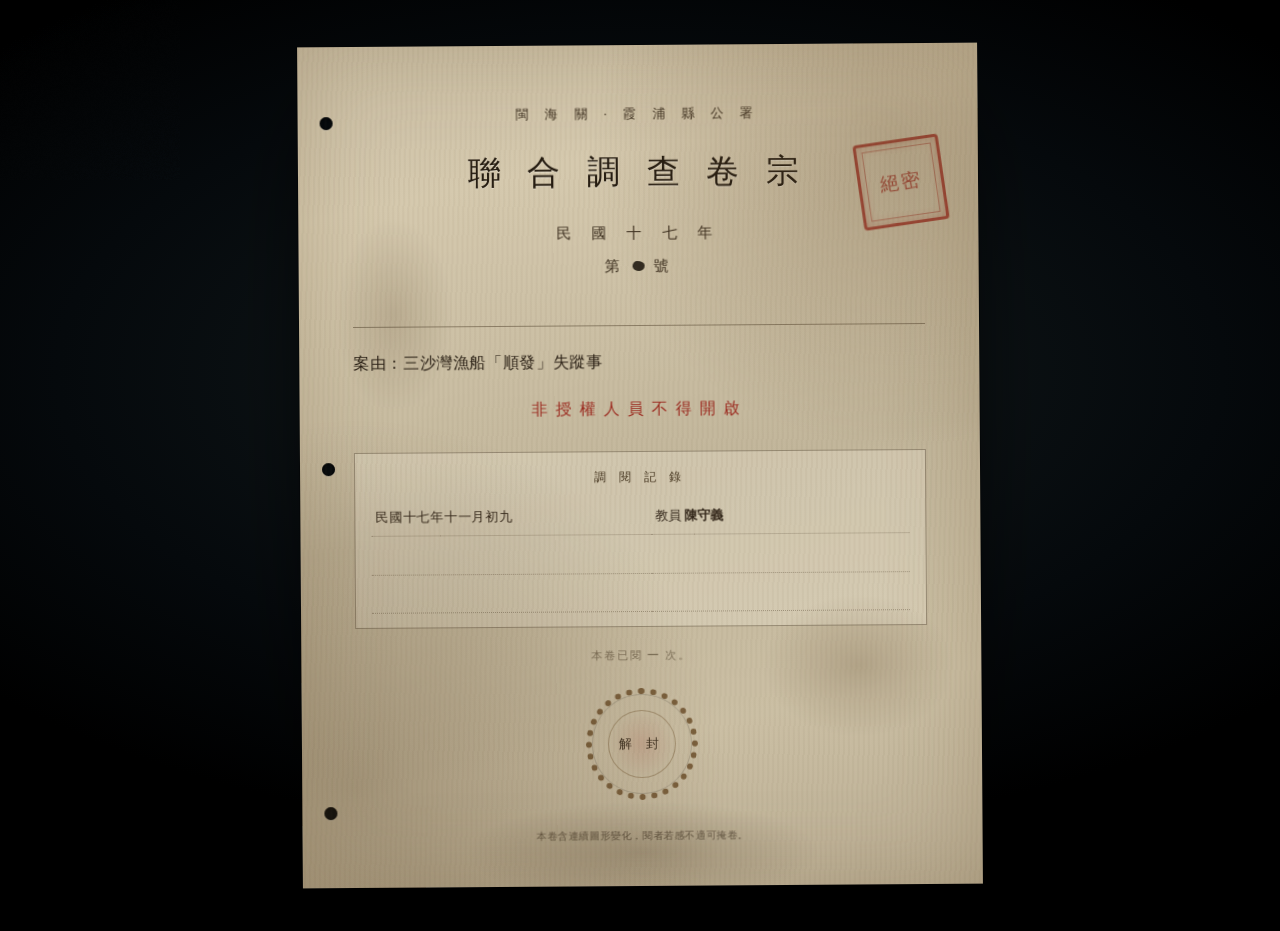
==== index.html @ 2cf104dc "feat: 尘封档案 — 1928 年福建渔船失踪调查卷宗（交互式）" ====
<!DOCTYPE html>
<html lang="zh-Hans">
<head>
<meta charset="UTF-8">
<meta name="viewport" content="width=device-width, initial-scale=1.0">
<title>閩海關 · 聯合調查卷宗 · 民國十七年</title>
<meta name="description" content="一份民国十七年的渔船失踪调查卷宗。非授权人员不得开启。">
<link rel="stylesheet" href="css/base.css">
<link rel="stylesheet" href="css/archive.css">
<link rel="stylesheet" href="css/corruption.css">
<link rel="stylesheet" href="css/eye.css">
</head>
<body class="stage-cover">

<!-- 光标即灯：全屏暗层，中心透光 -->
<div id="lamp" aria-hidden="true"></div>
<!-- 颗粒噪点 -->
<canvas id="grain" aria-hidden="true"></canvas>
<!-- 全局扫描/偏移层 -->
<div id="drift" aria-hidden="true"></div>

<!-- ============ 序幕：卷宗封面 ============ -->
<section id="cover" aria-label="卷宗封面">
  <div class="cover-sheet">
    <div class="cover-holes"><i></i><i></i></div>
    <div class="cover-head">
      <p class="cover-org">閩 海 關 · 霞 浦 縣 公 署</p>
      <h1 class="cover-title">聯 合 調 查 卷 宗</h1>
      <p class="cover-year">民 國 十 七 年</p>
      <p class="cover-no">第 <span class="blank">▉</span> 號</p>
    </div>

    <div class="cover-seal" aria-hidden="true">絕密</div>

    <div class="cover-body">
      <p class="cover-case">案由：三沙灣漁船「順發」失蹤事</p>
      <p class="cover-warn">非授權人員不得開啟</p>
    </div>

    <div class="cover-borrow">
      <p class="borrow-title">調 閱 記 錄</p>
      <table class="borrow-table">
        <tr><td>民國十七年十一月初九</td><td>教員 <b>陳守義</b></td></tr>
        <tr><td class="borrow-empty">　　　　　　　　　　</td><td class="borrow-empty">　　　　　　</td></tr>
        <tr><td class="borrow-empty">　　　　　　　　　　</td><td class="borrow-empty">　　　　　　</td></tr>
      </table>
    </div>

    <p class="cover-note">本卷已閱 <b id="readCount">一</b> 次。</p>

    <button id="untie" class="untie" type="button" aria-label="解开封绳，开启卷宗">
      <span class="cord"></span>
      <span class="untie-hint">解 封</span>
    </button>

    <p class="cover-a11y">本卷含連續圖形變化，閱者若感不適可掩卷。</p>
  </div>
</section>

<!-- ============ 主卷宗 ============ -->
<div id="archive" hidden>

  <nav id="index" aria-label="案卷目录">
    <p class="index-title">案 卷 目 錄</p>
    <ol>
      <li><a href="#ex01" data-no="01">立案文書</a></li>
      <li><a href="#ex02" data-no="02">現場照片</a></li>
      <li><a href="#ex03" data-no="03">村民筆錄</a></li>
      <li><a href="#ex04" data-no="04">漁船檔案</a></li>
      <li><a href="#ex05" data-no="05">生還者訊問</a></li>
      <li><a href="#ex06" data-no="06">回收物清單</a></li>
      <li><a href="#ex07" data-no="07">附錄 · 未歸檔</a></li>
    </ol>
    <p class="index-foot">閱畢請歸還</p>
  </nav>

  <main id="stack">

    <!-- ---------- 01 立案文書 ---------- -->
    <section class="exhibit" id="ex01" data-ex="1">
      <div class="sheet sheet-gov">
        <div class="form-head">
          <span class="form-org">閩海關稅務司公署</span>
          <span class="form-no">第 三七 號</span>
        </div>
        <h2 class="form-title">公　函</h2>
        <div class="form-body">
          <p>逕啟者：</p>
          <p>本年十月十四日，據本口緝私艇報稱，霞浦縣屬三沙灣外，有漁船一艘，名「順發」，船牌閩霞字第〇四七號，自十月十一日出港後，迄今未歸。</p>
          <p>查該船船主林阿水，年四十一歲，三沙澳人。船員五名：林阿火（船主之弟）、陳水來、王番薯、許乞食、鄭炎生。均係本澳漁戶。</p>
          <p>本關已飭沿海各汛口一體查訪。相應函請　貴公署查照，派員查勘，並取具該船船主族鄰保結，以備核銷。</p>
          <p class="form-sign">此致<br>霞浦縣公署</p>
          <p class="form-date">署理閩海關稅務司　<span class="blank">▉▉▉</span><br>民國十七年十月十四日</p>
        </div>

        <div class="stamp-wrap">
          <span class="stamp stamp-recv">霞浦縣公署<br>收文　十月初七</span>
        </div>

        <div class="form-enclosed">
          <p>附：剪報一紙（美利堅《詭麗幻譚》二月號，本關譯員節譯）</p>
          <blockquote class="clipping" lang="en">
            <p>…the cult still whispers a formula handed down from the elder time —</p>
            <p class="clipping-latin">Ph'nglui mglw'nafh Cthulhu R'lyeh wgah'nagl fhtagn.</p>
            <p class="clipping-cn">「在拉萊耶的宅邸裏，長眠的克蘇魯在夢中等待着。」</p>
            <p class="clipping-tail">本關譯員按：此語與本澳去年查獲木牌所刻，字字相同。</p>
          </blockquote>
        </div>

        <aside class="margin-note" data-note="1">
          收文日期早於發文日期七日。<br>——已核。
        </aside>
      </div>
    </section>

    <!-- ---------- 02 現場照片 ---------- -->
    <section class="exhibit" id="ex02" data-ex="2">
      <div class="sheet sheet-envelope">
        <h2 class="ex-title">證物 二 · 現場照片</h2>
        <div class="film-bag">
          <div class="film-tab">
            <p>三沙灣　順發船</p>
            <p class="film-tab-small">民國十七年十月　共 三 張</p>
          </div>
          <div class="film-slot empty"><span>第一張</span></div>
          <div class="film-slot empty"><span>第二張</span></div>
          <div class="film-slot missing"><span>第 <b>三</b> 張</span></div>
        </div>
        <ol class="photo-caption">
          <li>一、船首殘舵一段，長約四尺，木質，有嚙痕。</li>
          <li>二、網具一具，網目盡破，破口整齊。</li>
          <li>三、澳口灘上足印，自水際起，止於社廟階前。</li>
        </ol>
        <p class="photo-empty">以上照片三張，附袋移送。<br><b>袋中實存二張。</b></p>

        <button class="loupe" type="button" data-loupe="1" aria-label="細看底片袋">◎</button>
        <aside class="margin-note" data-note="2">
          第三張沖印日期：十月十六。<br>晚於案發兩日。
        </aside>
      </div>
    </section>

    <!-- ---------- 03 村民筆錄 ---------- -->
    <section class="exhibit" id="ex03" data-ex="3">
      <div class="sheet sheet-form">
        <h2 class="ex-title">證物 三 · 村民筆錄（節六份）</h2>

        <table class="depo">
          <tr><th>問</th><td>十月十一日，汝在何處？</td></tr>
          <tr><th>答</th><td>在澳裏補網。討海人不出海，就在補網。</td></tr>
          <tr><th>問</th><td>可見「順發」出港？</td></tr>
          <tr><th>答</th><td>看見。天未光就出去。<b>潮水正漲。</b>船上六個人。</td></tr>
        </table>

        <table class="depo">
          <tr><th>問</th><td>十月十一日，汝在何處？</td></tr>
          <tr><th>答</th><td>在澳裏補網。</td></tr>
          <tr><th>問</th><td>可見「順發」出港？</td></tr>
          <tr><th>答</th><td>看見。<b>潮水正退。</b>船上六個人。</td></tr>
        </table>

        <table class="depo depo-dialect">
          <tr><th>問</th><td>當日有無異樣？</td></tr>
          <tr><th>答</th><td><span class="dialect">「有看著好兄弟咧。」</span></td></tr>
          <tr><th>譯</th><td>稱：見有不應見之物。</td></tr>
        </table>

        <table class="depo">
          <tr><th>問</th><td>船可曾翻？</td></tr>
          <tr><th>答</th><td>（不答）</td></tr>
          <tr><th colspan="2" class="rec-note">記錄員註：被問人不肯答此字。</th></tr>
        </table>

        <table class="depo">
          <tr><th>問</th><td>船可曾翻？</td></tr>
          <tr><th>答</th><td>（不答）</td></tr>
          <tr><th colspan="2" class="rec-note">記錄員註：二次問，仍不答。</th></tr>
        </table>

        <table class="depo">
          <tr><th>問</th><td>汝等如何知船出事？</td></tr>
          <tr><th>答</th><td>第三日，海面浮起柴只一雙。</td></tr>
          <tr><th>問</th><td>何以知是「順發」之物？</td></tr>
          <tr><th>答</th><td>（久不作答）</td></tr>
          <tr><th colspan="2" class="rec-note">記錄員註：被問人自始至終不肯說出該字。</th></tr>
        </table>

        <aside class="margin-note" data-note="3">
          六份皆言「同一事」。<br>唯潮水一漲一退。<br>問：何者為真？
        </aside>
      </div>
    </section>

    <!-- ---------- 04 漁船檔案 ---------- -->
    <section class="exhibit" id="ex04" data-ex="4">
      <div class="sheet sheet-card">
        <h2 class="ex-title">證物 四 · 漁船檔案</h2>

        <div class="shipcard">
          <p class="shipcard-head">福建霞浦縣　漁船船牌存根</p>
          <dl class="shipcard-list">
            <dt>船　牌</dt><dd>閩霞字第〇四七號</dd>
            <dt>船　名</dt><dd class="ship-name">順　發</dd>
            <dt>船　式</dt><dd>十三股艚</dd>
            <dt>船　主</dt><dd>林阿水</dd>
            <dt>保　結</dt><dd>族鄰 林阿火、陳水來；澳甲 王番薯</dd>
            <dt>發　證</dt><dd>民國十五年三月初二</dd>
          </dl>
          <p class="shipcard-rule">帆面兩側，應用油墨大字書寫縣分、船戶姓名，自帆頂至帆腳，不得過五六字。</p>
          <p class="shipcard-hand">帆上所書：「霞浦　<u>順　興</u>」</p>
          <p class="shipcard-verdict">與船牌不符。</p>
        </div>

        <button class="loupe" type="button" data-loupe="2" aria-label="調閱船牌存根原件">◎</button>
        <aside class="margin-note" data-note="4">
          帆非原帆。<br>重寫於發證之後。<br>——何人所寫？
        </aside>
      </div>
    </section>

    <!-- ---------- 05 生還者訊問 ---------- -->
    <section class="exhibit" id="ex05" data-ex="5">
      <div class="sheet sheet-type">
        <h2 class="ex-title">證物 五 · 生還者訊問</h2>
        <p class="type-head">被訊問人：鄭炎生，年十九，三沙澳人。十月廿七日於東衝口外拾獲。</p>

        <h3>第一日 · 十月廿七</h3>
        <p class="typed">問：船在何處出事？<br>答：南邊。過了白犬。</p>
        <p class="typed">問：如何出事？<br>答：風。船底破了。</p>
        <p class="typed">問：其餘五人？<br>答：沉了。</p>
        <p class="typed">問：你如何不死？<br>答：抱着舵。</p>

        <h3>第二日 · 十月廿八</h3>
        <p class="typed">問：昨日所言，可再述一遍？<br>答：（照第一日所言，一字不差。）</p>
        <p class="typed">問：出事時，水深幾何？<br>答：摸不到底。</p>

        <h3>第三日 · 十月廿九</h3>
        <p class="typed">問：船在何處出事？<br>答：<b>不在海上。</b></p>
        <p class="typed">問：不在海上，在何處？<br>答：在下面。街上也有。<b>街上跟澳裏一樣。</b></p>
        <p class="typed">問：你見到何人？<br>答：見着他們五個。他們在走路。<b>他們沒有影子。</b></p>
        <p class="typed">問：何以此前不言？<br>答：<b>問的人不是你們。</b></p>

        <p class="thumb-mark">（被訊問人按：<span class="thumb">■■■■■</span>）</p>

        <button class="loupe" type="button" data-loupe="3" aria-label="翻至背面">◎</button>
        <aside class="margin-note" data-note="5">
          第一日、第三日，同一個人所供。<br>中間隔一日。<br>——那一日他見了誰？
        </aside>
      </div>
    </section>

    <!-- ---------- 06 回收物清單 ---------- -->
    <section class="exhibit" id="ex06" data-ex="6">
      <div class="sheet sheet-carbon">
        <h2 class="ex-title">證物 六 · 回收物清單</h2>
        <p class="carbon-head">三沙灣外海面撈獲物件　民國十七年十月廿五日　覆寫一份</p>
        <table class="carbon-table">
          <tr><td>〇一</td><td>舵板一段</td><td>四尺二寸</td><td>有嚙痕</td></tr>
          <tr><td>〇二</td><td>漁網一具</td><td>破</td><td>破口齊整</td></tr>
          <tr><td>〇三</td><td>木牌一枚</td><td>三寸</td><td>刻字</td></tr>
          <tr><td>〇四</td><td>瓷碗半隻</td><td>—</td><td>碗底有字</td></tr>
          <tr><td>〇五</td><td>草席一張</td><td>濕</td><td>捲起，內空</td></tr>
          <tr><td>〇六</td><td>紙船一艘</td><td>二尺</td><td><b>未燒完</b></td></tr>
          <tr class="carbon-gap"><td>〇七</td><td colspan="3">（此欄空白）</td></tr>
          <tr><td>〇八</td><td>布鞋一雙</td><td>男式</td><td>鞋底無泥</td></tr>
          <tr><td>〇九</td><td>油紙一束</td><td>—</td><td>潮，字盡失</td></tr>
        </table>
        <p class="carbon-foot">以上共 <b>十</b> 件。<br>本清單係覆寫件，原件存關。</p>
        <aside class="margin-note" data-note="6">
          十件。<br>編號至〇九。<br>〇七從未存在。
        </aside>
      </div>
    </section>

    <!-- ---------- 空白頁 ---------- -->
    <section class="exhibit" id="exBlank" data-ex="0" aria-hidden="true">
      <div class="sheet sheet-blank"><span class="page-no">— 一 〇 —</span></div>
    </section>

    <!-- ---------- 07 附錄 · 未歸檔 ---------- -->
    <section class="exhibit" id="ex07" data-ex="7">
      <div class="sheet sheet-notebook">
        <h2 class="ex-title">附錄 · 未 歸 檔</h2>
        <p class="nb-head">（非公文紙。另夾卷中。字為鋼筆。）</p>

        <div class="nb-body">
          <p>十月初十日。受縣署命，抄錄本案卷宗。教員本不熟公事，字寫得難看，科員罵了我兩回。</p>
          <p>十一月十二日。今日抄到第四份。船名在船牌上是「順發」，在帆上是「順興」。科員說我抄錯。我看了三遍，不是我抄錯。</p>
          <p class="nb-key">十一月十三日。我核了七次。不是我看錯。</p>
          <p>十一月十四日。第六份清單抄到一半，我發現中間少一個號。我不敢問。</p>
          <p>十一月十五日。我今天從頭再看了一遍。第四頁船名，是「順發」。<br>我記得昨天是「順興」。</p>
          <p>十一月十六日。<span class="nb-slow">我又看了。這一次，兩個字都不是。</span></p>
          <p class="nb-broken">十一月十七日。<span class="nb-corrupt">卷宗在夜裡自己翻了一頁。我沒有開窗。桌上有水。</span></p>
          <p class="nb-broken2">十一月十八日。<span class="nb-corrupt2">這卷不是給人看的。科員今天沒來。沒有人來。我在抄一份沒有人會讀的東西。</span></p>
          <p class="nb-final">十一月十九日。你要讀到這裡了。</p>
          <p class="nb-final">我寫在上面那一句，你知道是什麼意思。</p>
          <p class="nb-stop">別抬頭。</p>
        </div>

        <p class="nb-mark">（此下十六行空白。第十九行有一墨點，餘皆空。）</p>
      </div>
    </section>

  </main>
</div>

<!-- ============ 眼睛 ============ -->
<div id="eye-layer" hidden aria-label="它">
  <canvas id="eye"></canvas>
  <div id="eye-readout" aria-live="polite">
    <p class="ro-line"><span class="ro-k">開卷時刻</span><span class="ro-v" id="roTime">—</span></p>
    <p class="ro-line"><span class="ro-k">持　械</span><span class="ro-v" id="roOS">—</span></p>
    <p class="ro-line"><span class="ro-k">窗　幅</span><span class="ro-v" id="roSize">—</span></p>
    <p class="ro-line"><span class="ro-k">所　在</span><span class="ro-v" id="roTZ">—</span></p>
    <p class="ro-line ro-odd"><span class="ro-k">前一位閱者</span><span class="ro-v" id="roPrev">仍在室內</span></p>
    <div class="ro-say">
      <p>本頁應載事項，已閱畢。</p>
      <p>現將閱卷人告知於下：</p>
      <p class="ro-final" id="roFinal"></p>
    </div>
  </div>
</div>

<!-- ============ 輪迴 ============ -->
<section id="endcard" hidden>
  <div class="end-inner">
    <p class="end-doc">民國十七年十一月十四日</p>
    <p class="end-body">
      本卷複核人閱畢後失蹤。桌面留有未閱完之卷宗，<br>
      翻至第 <b id="endPage">—</b> 頁，燈未熄，窗未開。<br>
      其筆跡與附錄所載相符。
    </p>
    <p class="end-body end-fill">
      本卷現由 <b id="endName" class="type-cursor">　</b> 接手複核。
    </p>
    <p class="end-dialect">阮看著汝矣。</p>
  </div>
</section>

<!-- ============ 結尾歸檔 ============ -->
<section id="filed" hidden>
  <div class="filed-inner">
    <p>本卷已歸還。</p>
    <p class="filed-no">編號 <span class="blank">▉▉▉</span></p>
    <button id="again" class="again" type="button">再次調閱</button>
  </div>
</section>

<div id="hud" aria-hidden="true">
  <span id="hudDepth">第一卷</span>
</div>

<div id="blink" aria-hidden="true"></div>

<script src="js/content.js"></script>
<script src="js/audio.js"></script>
<script src="js/corruption.js"></script>
<script src="js/glitch.js"></script>
<script src="js/reveal.js"></script>
<script src="js/eye.js"></script>
<script src="js/endgame.js"></script>
<script src="js/main.js"></script>
</body>
</html>
---- css/base.css ----
/* ============================================================
   base.css — 基础／灯／噪点／序幕封面
   ============================================================ */

:root{
  --ink:#14100c;
  --ink-soft:#3a322a;
  --paper:#e7dfcd;
  --paper-2:#ddd3bd;
  --paper-3:#cfc3a8;
  --seal:#9d2b20;
  --seal-deep:#6d1a13;
  --sea:#0b1414;
  --bruise:#2d1b3d;
  --void:#05090c;

  --f-gov:"FangSong","STFangsong","仿宋","FangSong_GB2312","SimSun",serif;
  --f-song:"SimSun","Songti SC","STSong","Songti TC",serif;
  --f-kai:"KaiTi","STKaiti","楷体","KaiTi_GB2312","Kaiti SC",serif;
  --f-type:"Courier New",Courier,"Nimbus Mono PS",monospace;

  /* 退化总控 0→1 */
  --corruption:0;
  --damp:1;          /* 灯亮度 */
  --lamp-r:320px;
  --mx:50%;
  --my:50%;
}

*{box-sizing:border-box;}

html{
  scroll-behavior:smooth;
  background:var(--void);
}

body{
  margin:0;
  min-height:100%;
  background:var(--void);
  color:var(--ink);
  font-family:var(--f-gov);
  font-size:17px;
  line-height:1.95;
  -webkit-font-smoothing:antialiased;
  text-rendering:optimizeLegibility;
  overflow-x:hidden;
}

body.locked{overflow:hidden;}

a{color:inherit;}
button{font-family:inherit;cursor:pointer;}

/* ---------------- 光标即灯 ---------------- */
#lamp{
  position:fixed;
  inset:0;
  z-index:60;
  pointer-events:none;
  opacity:var(--damp);
  transition:opacity .8s ease;
  background:radial-gradient(
      circle var(--lamp-r) at var(--mx) var(--my),
      rgba(2,4,6,0) 0%,
      rgba(2,4,6,0) 42%,
      rgba(2,4,6,.42) 68%,
      rgba(2,4,6,.80) 88%,
      rgba(2,4,6,.90) 100%);
}
body.lamp-off #lamp{display:none;}

/* ---------------- 颗粒 ---------------- */
#grain{
  position:fixed;
  inset:0;
  z-index:70;
  pointer-events:none;
  opacity:.16;
  mix-blend-mode:overlay;
  image-rendering:pixelated;
}
body.grain-off #grain{display:none;}

/* ---------------- 漂移层 ---------------- */
#drift{
  position:fixed;
  inset:0;
  z-index:65;
  pointer-events:none;
  opacity:0;
  background:
    repeating-linear-gradient(0deg, rgba(0,0,0,.18) 0 1px, transparent 1px 3px);
  mix-blend-mode:multiply;
  transition:opacity .35s;
}
#drift.on{opacity:calc(.06 + var(--corruption) * .10);}

/* ============================================================
   序幕 · 卷宗封面
   ============================================================ */
#cover{
  position:relative;
  min-height:100vh;
  display:grid;
  place-items:center;
  padding:5vh 4vw;
  background:
    radial-gradient(ellipse 70% 50% at 50% 40%, #121a1c 0%, #05090c 65%, #000 100%);
}

.cover-sheet{
  position:relative;
  width:min(680px,92vw);
  padding:56px 54px 40px;
  background:
    linear-gradient(168deg,#c9bda3 0%,#d5c9ae 18%,#c2b69b 52%,#cbbfa4 78%,#b9ac92 100%);
  box-shadow:
    0 0 0 1px rgba(0,0,0,.35),
    0 40px 90px -20px rgba(0,0,0,.9),
    inset 0 0 90px rgba(120,96,60,.25);
  color:#2a2015;
  transform:rotate(-.4deg);
  transition:transform 1.2s cubic-bezier(.2,.8,.2,1), filter .8s;
}

/* 装订孔 */
.cover-holes{
  position:absolute;left:22px;top:0;bottom:0;
  display:flex;flex-direction:column;justify-content:space-around;
  padding:16% 0;
}
.cover-holes i{
  display:block;width:13px;height:13px;border-radius:50%;
  background:#05090c;
  box-shadow:inset 0 1px 3px rgba(0,0,0,.9), 0 1px 0 rgba(255,255,255,.15);
}

.cover-sheet::after{
  content:"";
  position:absolute;inset:0;
  pointer-events:none;
  background:
    radial-gradient(circle at 88% 12%, rgba(90,64,30,.28), transparent 32%),
    radial-gradient(circle at 8% 88%, rgba(70,48,20,.30), transparent 38%),
    repeating-linear-gradient(92deg, rgba(90,70,40,.045) 0 2px, transparent 2px 5px);
}

.cover-head{text-align:center;position:relative;padding-bottom:18px;}
.cover-org{
  margin:0 0 14px;font-size:13px;letter-spacing:.5em;
  font-family:var(--f-song);color:#3d3020;
}
.cover-title{
  margin:0;font-size:33px;font-weight:400;letter-spacing:.28em;
  font-family:var(--f-song);color:#241b10;
  text-shadow:0 1px 0 rgba(255,255,255,.35);
}
.cover-year{
  margin:14px 0 4px;font-size:15px;letter-spacing:.55em;
  font-family:var(--f-song);color:#3d3020;
}
.cover-no{margin:0;font-size:15px;letter-spacing:.3em;color:#3d3020;}

.cover-seal{
  position:absolute;right:34px;top:96px;
  width:86px;height:86px;
  display:grid;place-items:center;
  font-size:19px;letter-spacing:.12em;font-family:var(--f-song);
  color:var(--seal);
  border:3px solid var(--seal);
  border-radius:4px;
  transform:rotate(-8deg);
  opacity:.82;
  box-shadow:inset 0 0 12px rgba(157,43,32,.35);
  filter:blur(.3px);
}
.cover-seal::before{
  content:"";position:absolute;inset:5px;border:1px solid var(--seal);opacity:.55;
}

.cover-body{
  margin:26px 0 0;padding-top:20px;
  border-top:1px solid rgba(60,45,25,.45);
}
.cover-case{margin:0 0 16px;font-size:16px;letter-spacing:.04em;}
.cover-warn{
  margin:0;text-align:center;font-size:16px;letter-spacing:.5em;
  color:var(--seal);font-family:var(--f-song);
}

/* 调阅记录 */
.cover-borrow{
  margin-top:26px;padding:14px 16px;
  border:1px solid rgba(60,45,25,.4);
  background:rgba(255,250,238,.22);
}
.borrow-title{
  margin:0 0 8px;font-size:12px;letter-spacing:.42em;text-align:center;color:#4a3a24;
}
.borrow-table{width:100%;border-collapse:collapse;font-size:13px;font-family:var(--f-kai);}
.borrow-table td{
  padding:6px 4px;border-bottom:1px dotted rgba(60,45,25,.35);
  color:#33271a;
}
.borrow-table td:first-child{width:52%;letter-spacing:.06em;}
.borrow-empty{color:transparent;}

.cover-note{
  margin:18px 0 0;text-align:center;font-size:11px;letter-spacing:.18em;
  color:rgba(60,45,25,.55);
}

/* 解封 */
.untie{
  position:relative;
  display:block;margin:22px auto 0;
  width:112px;height:112px;
  border:0;background:none;
  color:#3d3020;
}
.untie .cord{
  position:absolute;inset:0;
  border-radius:50%;
  border:6px dotted rgba(110,80,44,.85);
  box-shadow:0 0 0 1px rgba(0,0,0,.15) inset;
  transition:transform .5s, opacity .5s;
}
.untie .cord::after{
  content:"";position:absolute;inset:16px;border-radius:50%;
  border:1px solid rgba(110,80,44,.4);
  background:radial-gradient(circle,rgba(157,43,32,.14),transparent 70%);
}
.untie-hint{
  position:relative;font-size:13px;letter-spacing:.42em;
  font-family:var(--f-song);
  transition:opacity .3s;
}
.untie:hover .cord{transform:rotate(6deg) scale(1.04);}
.untie:focus-visible{outline:2px dashed var(--seal);outline-offset:6px;}

.cover-a11y{
  margin:26px 0 0;text-align:center;font-size:10px;letter-spacing:.06em;
  color:rgba(48,36,20,.62);
}
.cover-a11y kbd{
  font-family:var(--f-type);font-size:10px;
  padding:1px 4px;border:1px solid rgba(60,45,25,.5);border-radius:2px;
}

/* 封面退场 */
body.stage-open #cover{
  transform:scale(1.04);
  filter:blur(6px) brightness(.55);
  pointer-events:none;
}

/* ============================================================
   HUD
   ============================================================ */
#hud{
  position:fixed;right:18px;bottom:16px;z-index:80;
  font-size:11px;letter-spacing:.3em;
  color:rgba(160,150,130,.45);
  font-family:var(--f-song);
  pointer-events:none;
  transition:opacity .6s;
}

/* ============================================================
   静阅／降级
   ============================================================ */
@media (prefers-reduced-motion: reduce){
  #grain,#drift{display:none !important;}
  #lamp{display:none !important;}
  *{animation-duration:.01ms !important;animation-iteration-count:1 !important;transition-duration:.01ms !important;}
  html{scroll-behavior:auto;}
}
body.quiet #grain,
body.quiet #drift,
body.quiet #lamp{display:none !important;}

/* 移动端：无光标灯，直接给光 */
@media (max-width:820px), (hover:none){
  #lamp{display:none;}
  #grain{opacity:.10;}
}

/* hidden 必须压过任何 display 声明 */
[hidden]{display:none !important;}

/* ============================================================
   灯参数修正（覆盖上方默认值）
   ============================================================ */
:root{--lamp-r:520px;}

#lamp{
  background:radial-gradient(
      circle var(--lamp-r) at var(--mx) var(--my),
      rgba(2,4,6,0) 0%,
      rgba(2,4,6,0) 40%,
      rgba(2,4,6,.26) 62%,
      rgba(2,4,6,.54) 82%,
      rgba(2,4,6,.74) 100%);
}

/* 封面／归档阶段不加灯：第一印象要完整 */
body.stage-cover #lamp,
body.stage-filed #lamp{display:none !important;}
body.stage-cover #hud{opacity:0;}

/* ▉ 等块字符在仿宋里可能缺字，用涂黑的墨块代替（编号被抹掉的痕迹） */
.blank{
  display:inline-block;
  min-width:.86em;
  height:.66em;
  background:rgba(26,20,14,.88);
  text-indent:-9999px;
  overflow:hidden;
  vertical-align:-.02em;
  border-radius:38% 62% 44% 56% / 52% 46% 54% 48%;
  filter:blur(.35px);
  letter-spacing:0;
}
.clipping .blank{background:rgba(26,20,14,.78);}

/* 封面装订：三个孔（民国线装更近真实） */
.cover-holes::before{
  content:"";
  display:block;
  width:13px;height:13px;border-radius:50%;
  background:#05090c;
  box-shadow:inset 0 1px 3px rgba(0,0,0,.9), 0 1px 0 rgba(255,255,255,.15);
  margin:16% auto;
}
.cover-holes{
  justify-content:space-between;
  padding:10% 0;
}

/* 封面污渍与磨损 */
.cover-sheet::before{
  content:"";
  position:absolute;
  inset:0;
  pointer-events:none;
  background:
    radial-gradient(ellipse 20% 12% at 82% 74%, rgba(104,78,42,.20), transparent 70%),
    radial-gradient(ellipse 12% 16% at 14% 32%, rgba(96,72,40,.16), transparent 72%),
    radial-gradient(ellipse 34% 8% at 50% 96%, rgba(78,58,30,.22), transparent 76%);
  mix-blend-mode:multiply;
}
---- css/archive.css ----
/* ============================================================
   archive.css — 卷宗区／目录／七份证物版式
   ============================================================ */

body.stage-read{background:#070b0e;}

#archive{
  display:grid;
  grid-template-columns:196px minmax(0,760px);
  gap:40px;
  justify-content:center;
  padding:9vh 5vw 20vh;
  max-width:1240px;
  margin:0 auto;
}

/* ---------------- 左侧目录 ---------------- */
#index{
  position:sticky;
  top:12vh;
  align-self:start;
  height:max-content;
  font-family:var(--f-song);
  border-left:1px solid rgba(150,135,110,.16);
  padding-left:20px;
}
.index-title{
  margin:0 0 20px;font-size:11px;letter-spacing:.42em;
  color:rgba(170,158,136,.5);
}
#index ol{list-style:none;margin:0;padding:0;}
#index li{margin-bottom:2px;}
#index a{
  display:block;padding:7px 0 7px 2px;
  font-size:13px;letter-spacing:.14em;
  color:rgba(158,146,124,.42);
  text-decoration:none;
  border-bottom:1px solid transparent;
  transition:color .5s, padding-left .5s, border-color .5s;
}
#index a::before{
  content:attr(data-no);
  display:inline-block;width:2.2em;
  font-family:var(--f-type);font-size:11px;
  color:rgba(150,138,116,.32);
}
#index a:hover{color:rgba(216,206,184,.85);}
#index a.active{
  color:#d9cfba;
  padding-left:8px;
  border-bottom-color:rgba(157,43,32,.55);
}
#index a.active::before{color:var(--seal);}
#index a.gone{
  color:rgba(120,110,96,.24);
  text-decoration:line-through;
}
.index-foot{
  margin:26px 0 0;font-size:10px;letter-spacing:.3em;
  color:rgba(140,128,108,.28);
}

/* ---------------- 纸页栈 ---------------- */
#stack{display:flex;flex-direction:column;gap:11vh;}

.exhibit{position:relative;}

.sheet{
  position:relative;
  padding:52px 58px 46px;
  color:#241d14;
  background:var(--paper);
  background-image:
    radial-gradient(circle at 12% 8%, rgba(120,96,60,.10), transparent 42%),
    radial-gradient(circle at 88% 92%, rgba(110,86,50,.12), transparent 44%),
    repeating-linear-gradient(89deg, rgba(120,100,70,.028) 0 1px, transparent 1px 4px);
  box-shadow:
    0 1px 0 rgba(255,255,255,.28) inset,
    0 30px 60px -30px rgba(0,0,0,.85),
    0 0 0 1px rgba(0,0,0,.30);
}

/* 折痕 */
.sheet::before{
  content:"";position:absolute;left:0;right:0;top:52%;height:1px;
  background:linear-gradient(90deg,transparent,rgba(90,70,42,.24) 12%,rgba(90,70,42,.24) 88%,transparent);
}

/* 页码 */
.sheet::after{
  content:attr(data-page);
  position:absolute;right:34px;bottom:18px;
  font-family:var(--f-type);font-size:11px;
  color:rgba(70,56,36,.45);letter-spacing:.14em;
}

/* ---------------- 通用标题 ---------------- */
.ex-title{
  margin:0 0 30px;
  font-family:var(--f-song);
  font-size:15px;font-weight:400;letter-spacing:.34em;
  color:#4a3a24;
  padding-bottom:12px;
  border-bottom:1px solid rgba(74,58,36,.34);
}

/* ---------------- 01 公函 ---------------- */
.sheet-gov{
  background-color:#e9e2d1;
  background-image:
    repeating-linear-gradient(90deg, rgba(157,43,32,.055) 0 1px, transparent 1px 44px),
    radial-gradient(circle at 50% 0%, rgba(120,96,60,.08), transparent 55%);
  font-family:var(--f-song);
}
.form-head{
  display:flex;justify-content:space-between;align-items:baseline;
  font-size:14px;letter-spacing:.24em;color:#4a3a24;
  padding-bottom:10px;border-bottom:3px double rgba(157,43,32,.55);
}
.form-no{font-family:var(--f-type);font-size:13px;letter-spacing:.1em;}
.form-title{
  margin:26px 0 30px;text-align:center;
  font-size:26px;font-weight:400;letter-spacing:.6em;
  color:#1e1710;
}
.form-body p{margin:0 0 1.05em;line-height:2.25;text-indent:2em;font-size:17px;}
.form-body p.form-sign{text-indent:0;margin-top:2em;}
.form-date{text-indent:0;text-align:right;line-height:2;margin-top:1em;}
.blank{color:rgba(157,43,32,.85);letter-spacing:.1em;}

.stamp-wrap{position:absolute;right:72px;top:180px;}
.stamp{
  display:block;text-align:center;
  width:96px;height:96px;
  display:grid;place-items:center;
  font-size:12px;line-height:1.5;letter-spacing:.08em;
  color:var(--seal);
  border:2.5px solid var(--seal);
  border-radius:50%;
  transform:rotate(-11deg);
  opacity:.6;
  filter:blur(.35px);
}

.form-enclosed{
  margin-top:34px;padding-top:18px;
  border-top:1px dashed rgba(74,58,36,.4);
  font-size:14px;
}
.form-enclosed > p{margin:0 0 14px;color:#5a4830;letter-spacing:.06em;}
.clipping{
  margin:0;padding:14px 18px;
  border-left:2px solid rgba(74,58,36,.5);
  background:rgba(200,186,158,.34);
  font-family:var(--f-type);font-size:13px;line-height:1.85;
  color:#3a2e1e;
}
.clipping p{margin:0 0 8px;}
.clipping-latin{letter-spacing:.02em;font-style:italic;}
.clipping-cn{font-family:var(--f-gov);font-size:14px;}
.clipping-tail{font-family:var(--f-gov);font-size:13px;color:#6a5238;}

/* ---------------- 02 底片袋 ---------------- */
.sheet-envelope{
  background-color:#cfc2a6;
  background-image:
    repeating-linear-gradient(45deg, rgba(120,100,60,.03) 0 3px, transparent 3px 7px);
}
.film-bag{
  display:grid;grid-template-columns:repeat(3,1fr);gap:16px;
  padding:22px;margin-bottom:26px;
  background:linear-gradient(160deg,#b9a884,#a9987a);
  box-shadow:inset 0 0 0 1px rgba(60,45,25,.35), inset 0 0 40px rgba(70,52,28,.35);
  position:relative;
}
.film-tab{
  grid-column:1/-1;
  padding:8px 10px;margin-bottom:4px;
  background:rgba(240,232,212,.55);
  box-shadow:0 1px 0 rgba(255,255,255,.4) inset;
}
.film-tab p{margin:0;font-family:var(--f-kai);font-size:13px;color:#2e2416;letter-spacing:.08em;}
.film-tab-small{font-size:11px !important;color:#5a4830 !important;margin-top:3px !important;}
.film-slot{
  aspect-ratio:4/5;
  display:grid;place-items:center;
  background:rgba(40,30,18,.42);
  box-shadow:inset 0 0 0 1px rgba(30,22,12,.45), inset 0 0 26px rgba(0,0,0,.6);
  font-size:12px;letter-spacing:.14em;
  font-family:var(--f-kai);
}
.film-slot span{color:rgba(230,220,196,.32);}
.film-slot.missing{
  background:
    repeating-linear-gradient(135deg, rgba(20,14,8,.55) 0 6px, rgba(40,30,18,.4) 6px 12px);
  box-shadow:inset 0 0 0 2px rgba(157,43,32,.4);
}
.film-slot.missing span{color:rgba(200,120,110,.72);}
.film-slot.missing b{color:var(--seal);font-size:15px;}

.photo-caption{
  margin:0 0 20px;padding-left:1.1em;
  font-size:15px;line-height:2.1;
  font-family:var(--f-kai);
  color:#2b2216;
}
.photo-empty{
  margin:0;font-size:15px;line-height:2;
  font-family:var(--f-kai);color:#5a4830;
}
.photo-empty b{color:var(--seal);letter-spacing:.1em;}

/* ---------------- 03 筆錄表格 ---------------- */
.sheet-form{
  background-color:#e4dcc8;
  background-image:repeating-linear-gradient(0deg, rgba(90,74,44,.05) 0 1px, transparent 1px 34px);
}
.depo{
  width:100%;border-collapse:collapse;margin-bottom:22px;
  font-size:15px;line-height:1.95;
  font-family:var(--f-kai);
  border:1px solid rgba(74,58,36,.32);
}
.depo th{
  width:56px;text-align:center;vertical-align:top;
  font-weight:400;color:#7a6244;
  background:rgba(200,186,158,.4);
  border-right:1px solid rgba(74,58,36,.28);
  border-bottom:1px solid rgba(74,58,36,.18);
  padding:8px 4px;
}
.depo td{
  padding:8px 14px;
  border-bottom:1px solid rgba(74,58,36,.18);
  color:#241d14;
}
.depo b{color:var(--seal);font-weight:400;}
.rec-note{color:#6a5238 !important;font-size:13px;letter-spacing:.06em;background:rgba(200,186,158,.28);}
.dialect{
  font-family:var(--f-song);font-size:16px;letter-spacing:.05em;
  color:#3a2a16;
  border-bottom:1px dotted rgba(74,58,36,.5);
}
.depo-dialect th{background:rgba(157,43,32,.10);}

/* ---------------- 04 船牌卡 ---------------- */
.sheet-card{background-color:#eae3d2;}
.shipcard{
  padding:26px 30px;
  background:linear-gradient(170deg,#f2ecdc,#e2d9c3);
  border:1px solid rgba(74,58,36,.4);
  box-shadow:0 0 0 6px rgba(234,227,210,1), 0 0 0 7px rgba(74,58,36,.22);
  position:relative;
}
.shipcard::after{
  content:"";position:absolute;right:22px;top:18px;
  width:74px;height:74px;border-radius:50%;
  border:2px solid var(--seal);opacity:.35;
  transform:rotate(9deg);
}
.shipcard-head{
  margin:0 0 20px;text-align:center;
  font-family:var(--f-song);font-size:14px;letter-spacing:.3em;color:#4a3a24;
}
.shipcard-list{
  display:grid;grid-template-columns:76px 1fr;gap:9px 16px;
  margin:0 0 20px;font-size:15px;
}
.shipcard-list dt{color:#7a6244;font-family:var(--f-song);letter-spacing:.2em;font-size:13px;}
.shipcard-list dd{margin:0;color:#241d14;}
.ship-name{font-size:19px;letter-spacing:.4em;font-family:var(--f-song);}
.shipcard-rule{
  margin:0 0 14px;padding-top:14px;
  border-top:1px dashed rgba(74,58,36,.4);
  font-size:12.5px;color:#6a5238;line-height:1.9;
}
.shipcard-hand{
  margin:0 0 10px;font-family:var(--f-kai);font-size:16px;color:#2b2216;
}
.shipcard-hand u{
  text-decoration:none;border-bottom:1.5px solid var(--seal);
  color:var(--seal);letter-spacing:.28em;padding:0 4px;
}
.shipcard-verdict{
  margin:0;text-align:right;font-family:var(--f-kai);
  font-size:15px;color:var(--seal);letter-spacing:.24em;
}

/* ---------------- 05 打字稿 ---------------- */
.sheet-type{
  background-color:#efe9da;
  background-image:radial-gradient(circle at 70% 20%, rgba(110,86,50,.10), transparent 50%);
}
.type-head{
  margin:0 0 26px;font-family:var(--f-type);font-size:13px;
  color:#5a4830;line-height:1.9;
}
.sheet-type h3{
  margin:30px 0 14px;font-family:var(--f-song);
  font-size:14px;font-weight:400;letter-spacing:.28em;color:#4a3a24;
  padding-bottom:8px;border-bottom:1px solid rgba(74,58,36,.24);
}
.typed{
  margin:0 0 1em;
  font-family:var(--f-type);font-size:14px;line-height:1.95;
  color:#1f1a12;
  letter-spacing:.01em;
}
.typed b{color:var(--seal);font-weight:400;}
.thumb-mark{
  margin:26px 0 0;text-align:right;
  font-family:var(--f-kai);font-size:13px;color:#6a5238;
}
.thumb{
  display:inline-block;padding:2px 10px;border-radius:3px;
  background:rgba(157,43,32,.30);
  color:transparent;letter-spacing:-.05em;
  filter:blur(.6px);
}

/* ---------------- 06 複寫清單 ---------------- */
.sheet-carbon{
  background-color:#dfe3e2;
  background-image:
    repeating-linear-gradient(0deg, rgba(40,60,80,.035) 0 1px, transparent 1px 26px);
}
.carbon-head{
  margin:0 0 20px;font-family:var(--f-type);font-size:12.5px;
  color:#3c4a52;letter-spacing:.04em;
}
.carbon-table{
  width:100%;border-collapse:collapse;
  font-family:var(--f-type);font-size:13.5px;
  color:#243038;
}
.carbon-table td{
  padding:9px 12px;
  border-bottom:1px solid rgba(40,60,80,.22);
  letter-spacing:.03em;
}
.carbon-table td:first-child{width:64px;color:#5a6a74;}
.carbon-table td:last-child{width:120px;text-align:right;color:#5a6a74;font-size:12.5px;}
.carbon-table b{color:var(--seal);font-weight:400;}
.carbon-gap td{color:rgba(60,74,82,.42) !important;font-style:italic;}
.carbon-foot{
  margin:20px 0 0;font-family:var(--f-type);font-size:12.5px;
  color:#3c4a52;line-height:1.95;
}
.carbon-foot b{color:var(--seal);}

/* ---------------- 空白頁 ---------------- */
.sheet-blank{
  min-height:56vh;
  background-color:#e7e0cf;
  box-shadow:0 30px 60px -30px rgba(0,0,0,.85), 0 0 0 1px rgba(0,0,0,.28);
}
.page-no{
  position:absolute;right:34px;bottom:18px;
  font-family:var(--f-type);font-size:11px;color:rgba(70,56,36,.4);
}

/* ---------------- 07 筆記本 ---------------- */
.sheet-notebook{
  background-color:#e9e5d6;
  background-image:repeating-linear-gradient(0deg, transparent 0 33px, rgba(70,90,110,.20) 33px 34px);
  background-position:0 22px;
}
.sheet-notebook::before{display:none;}
.nb-head{
  margin:-14px 0 26px;font-family:var(--f-kai);font-size:12.5px;
  color:#6a5238;letter-spacing:.06em;
}
.nb-body{padding-left:26px;border-left:1px solid rgba(157,43,32,.28);}
.nb-body p{
  margin:0 0 1em;
  font-family:var(--f-kai);
  font-size:16.5px;line-height:2.06;
  color:#241d14;
  letter-spacing:.02em;
}
.nb-key{color:var(--seal);}
.nb-slow{color:#3a2e1e;letter-spacing:.06em;}
.nb-broken{letter-spacing:.09em;}
.nb-corrupt{display:inline-block;letter-spacing:.14em;color:#33241a;}
.nb-broken2{letter-spacing:.14em;color:#3d2b1e;}
.nb-corrupt2{display:inline-block;letter-spacing:.2em;color:#4a2a1c;}
.nb-final{
  margin-top:1.6em !important;
  font-size:18px !important;letter-spacing:.16em !important;
  color:#1a120a !important;
}
.nb-stop{
  margin-top:2.2em !important;
  text-align:center;
  font-family:var(--f-song) !important;
  font-size:24px !important;letter-spacing:.55em !important;
  color:var(--seal) !important;
}
.nb-mark{
  margin:34px 0 0;text-align:center;
  font-family:var(--f-kai);font-size:12px;color:rgba(74,58,36,.6);
}

/* ============================================================
   L2 边注（低对比，悬停变清）
   ============================================================ */
.margin-note{
  position:absolute;
  right:-208px;top:96px;width:186px;
  font-family:var(--f-kai);
  font-size:12.5px;line-height:1.85;
  color:rgba(120,106,84,.20);
  letter-spacing:.04em;
  transform:rotate(-1.4deg);
  transition:color .6s ease, opacity .6s ease;
  pointer-events:auto;
  user-select:auto;
}
.margin-note::before{
  content:"";position:absolute;left:-18px;top:6px;
  width:12px;height:1px;background:rgba(120,106,84,.35);
}
.margin-note:hover{color:rgba(70,58,40,.92);}
.margin-note.revealed{color:rgba(70,58,40,.72);}

@media (max-width:1180px){
  .margin-note{right:-8px;top:auto;bottom:-64px;width:100%;transform:none;}
  .margin-note::before{display:none;}
}

/* ============================================================
   L3 調查動作（放大鏡）
   ============================================================ */
.loupe{
  position:absolute;right:26px;bottom:22px;
  width:30px;height:30px;padding:0;
  border:1px solid rgba(74,58,36,.28);
  border-radius:50%;
  background:rgba(240,232,212,.25);
  color:rgba(74,58,36,.30);
  font-size:15px;line-height:1;
  transition:color .5s, border-color .5s, transform .5s, background .5s;
}
.loupe:hover{
  color:rgba(74,58,36,.95);
  border-color:rgba(74,58,36,.7);
  background:rgba(240,232,212,.7);
  transform:scale(1.1);
}
body.l3-hint .loupe{
  color:rgba(157,43,32,.85);
  border-color:rgba(157,43,32,.55);
  box-shadow:0 0 0 4px rgba(157,43,32,.10);
}

/* 附件弹层 */
#loupe-layer{
  position:fixed;inset:0;z-index:120;
  display:grid;place-items:center;
  background:rgba(3,6,9,.86);
  backdrop-filter:blur(3px);
  padding:5vh 5vw;
}
#loupe-layer .attach{
  position:relative;
  max-width:620px;width:100%;max-height:82vh;overflow:auto;
  padding:36px 40px;
  background:#eae2cf;
  color:#241d14;
  box-shadow:0 40px 90px rgba(0,0,0,.9);
  font-family:var(--f-kai);font-size:15px;line-height:1.95;
}
#loupe-layer .attach h3{
  margin:0 0 18px;font-family:var(--f-song);font-weight:400;
  font-size:15px;letter-spacing:.3em;color:#4a3a24;
}
#loupe-layer .attach p{margin:0 0 .9em;}
#loupe-layer .close{
  position:absolute;right:12px;top:12px;
  width:30px;height:30px;border:1px solid rgba(74,58,36,.35);
  background:none;color:#4a3a24;font-size:15px;line-height:1;
}

/* ---------- 尾部补丁 ---------- */
#archive{padding-bottom:8vh;}
.film-slot{position:relative;}
.exhibit{position:relative;}
.sheet{overflow:visible;}
/* 目录浮在灯层之上：随时能找到路 */
#index{
  position:sticky;
  z-index:62;
  isolation:isolate;
}
/* 目录提亮：暗但不能看不见 */
#index a{
  color:rgba(186,174,150,.72);
  text-shadow:0 0 10px rgba(0,0,0,.95);
}
#index a::before{color:rgba(170,158,134,.55);}
#index a.active{color:#e6dcc6;}
#index a.done{color:rgba(186,174,150,.40);}
.index-title{color:rgba(190,178,154,.62);}
.index-foot{color:rgba(170,158,134,.38);}
.depo th[colspan]{
  width:auto !important;
  text-align:left;
  padding-left:14px;
  border-right:0;
}
/* 空白页不要两个页码 */
.sheet-blank::after{display:none;}
/* 页脚目录：二刷提示模式 */
body.pass2 .loupe{
  color:rgba(157,43,32,.7);
  border-color:rgba(157,43,32,.35);
}
/* 目录在窄屏折叠为顶部横排 */
@media (max-width:900px){
  #archive{grid-template-columns:1fr;gap:24px;padding:5vh 5vw 12vh;}
  #index{
    position:sticky;top:0;z-index:50;
    display:flex;gap:14px;align-items:center;
    height:auto;padding:8px 0;
    border-left:0;border-bottom:1px solid rgba(150,135,110,.16);
    background:rgba(7,11,14,.92);
    overflow-x:auto;white-space:nowrap;
    padding-left:0;
  }
  .index-title,.index-foot{display:none;}
  #index ol{display:flex;gap:14px;}
  #index a{padding:6px 0;font-size:12px;}
  #index a::before{width:1.8em;}
  .sheet{padding:34px 26px 34px;}
  .margin-note{right:0;bottom:-58px;width:100%;}
  .stamp-wrap{right:20px;top:140px;}
}
---- css/corruption.css ----
/* ============================================================
   corruption.css — 退化系统（单变量 --corruption 驱动）
   ============================================================ */

/* 整体：纸变黄、对比下降、边缘发暗（放在 #archive 上，避开 JS 给 #stack 加的位移滤镜） */
#archive{
  filter:
    saturate(calc(1 - var(--corruption) * .34))
    contrast(calc(1 + var(--corruption) * .06))
    brightness(calc(1 - var(--corruption) * .10));
}
body.quiet #archive{filter:none;}

.sheet{
  background-color:color-mix(in srgb,
      var(--paper) calc((1 - var(--corruption)) * 100%),
      #c9b892 calc(var(--corruption) * 100%));
}

/* 字距与字重：越往后越挤、越淡 */
.exhibit p,
.exhibit td,
.exhibit dd,
.exhibit li{
  letter-spacing:calc(var(--corruption) * .045em);
}

/* 边缘暗角：停留越久越明显（由 JS 调 --corruption 的局部增量） */
.sheet{
  box-shadow:
    0 1px 0 rgba(255,255,255,.24) inset,
    0 30px 60px -30px rgba(0,0,0,.85),
    0 0 0 1px rgba(0,0,0,.30),
    inset 0 0 calc(var(--corruption) * 150px) rgba(60,44,24,calc(var(--corruption) * .55));
}

/* 水渍：corruption > .2 后从右下角爬上来 */
.sheet .stain{
  position:absolute;
  right:-30px;bottom:-26px;
  width:calc(var(--corruption) * 460px);
  height:calc(var(--corruption) * 420px);
  border-radius:48% 52% 62% 38% / 55% 42% 58% 45%;
  background:radial-gradient(circle at 42% 38%,
      rgba(120,96,54,.02) 0%,
      rgba(114,92,52,.10) 58%,
      rgba(96,74,40,.24) 78%,
      rgba(78,58,30,.30) 100%);
  mix-blend-mode:multiply;
  pointer-events:none;
  opacity:calc(var(--corruption) * 1.1);
}

/* ---------------- 单字抖动（JS 注入 span 后生效） ---------------- */
.ch{
  display:inline-block;
  transform:translateY(var(--dy,0)) rotate(var(--rot,0deg)) skewX(var(--sk,0deg));
  will-change:transform;
}
body.corrupt-mid .ch{--dy:.18px;}
body.corrupt-high .ch{--dy:.42px;}

/* ---------------- 漂移／模糊（间歇污染用） ---------------- */
.exhibit.glitching .sheet{
  animation:sheetGlitch .18s steps(2) 1;
}
@keyframes sheetGlitch{
  0%{transform:translate3d(0,0,0);}
  50%{transform:translate3d(1px,-1px,0);}
  100%{transform:translate3d(0,0,0);}
}

/* 重影：文字瞬时出现第二层 */
.echo-wrap{position:relative;}
.echo-wrap::after{
  content:attr(data-echo);
  position:absolute;left:0;top:0;
  color:rgba(60,44,24,.55);
  transform:translate(1.5px,-1px);
  opacity:0;
  pointer-events:none;
  white-space:pre-wrap;
  filter:blur(.4px);
}
.echo-wrap.echo-on::after{
  opacity:.85;
  animation:echoFade .16s ease-out forwards;
}
@keyframes echoFade{
  0%{opacity:.9;}
  100%{opacity:0;}
}

/* 瞬间失焦（不改变布局，用 filter 的极短脉冲） */
.blur-pulse{
  animation:blurPulse .22s ease-out 1;
}
@keyframes blurPulse{
  0%{filter:blur(0);}
  35%{filter:blur(1.1px);}
  100%{filter:blur(0);}
}

/* ---------------- 局部永久损坏（07 附录） ---------------- */
.nb-corrupt,
.nb-corrupt2{
  text-shadow:
    .6px 0 0 rgba(157,43,32,.36),
    -.5px 0 0 rgba(40,60,80,.28);
  animation:jitterCorrupt 7s ease-in-out infinite;
}
@keyframes jitterCorrupt{
  0%,92%,100%{transform:translate(0,0);}
  94%{transform:translate(.6px,-.4px);}
  96%{transform:translate(-.5px,.3px);}
  98%{transform:translate(.3px,.4px);}
}

/* 07 末尾整体失稳 */
.exhibit.wrecked .nb-body{
  filter:blur(.35px);
  transform:skewX(-.35deg);
}
.exhibit.wrecked .sheet-notebook{
  box-shadow:
    0 30px 60px -30px rgba(0,0,0,.9),
    0 0 0 1px rgba(157,43,32,.22),
    inset 0 0 180px rgba(60,20,10,.30);
}

/* 07 最后几段：字不在同一条线上（永不消失） */
.exhibit.wrecked .nb-body p:nth-last-child(1){transform:translate(1px,2px) rotate(-.25deg);}
.exhibit.wrecked .nb-body p:nth-last-child(2){transform:translate(-2px,-1px) rotate(.18deg);}
.exhibit.wrecked .nb-body p:nth-last-child(3){
  transform:translate(2px,1px);
  letter-spacing:.10em;
}
.exhibit.wrecked .nb-body p:nth-last-child(4){
  transform:translate(-1px,2px);
  text-shadow:1px 0 rgba(157,43,32,.40), -1px 0 rgba(46,66,84,.32);
}
.exhibit.wrecked .nb-body p:nth-last-child(5),
.exhibit.wrecked .nb-body p:nth-last-child(6){
  text-shadow:.8px 0 rgba(157,43,32,.30), -.7px 0 rgba(46,66,84,.24);
}
.exhibit.wrecked .nb-stop{
  animation:nbStopPulse 9s ease-in-out infinite;
}
@keyframes nbStopPulse{
  0%,88%,100%{opacity:1;transform:none;}
  92%{opacity:.55;transform:translateX(2px);}
  96%{opacity:1;transform:translateX(-1px);}
}

/* ---------------- 回看验证：回去看什么都没有 ---------------- */
.exhibit.seen .margin-note{opacity:.6;}
.exhibit.seen .lupe{opacity:.9;}

/* ---------------- 静阅降级 ---------------- */
body.quiet .ch{transform:none;}
body.quiet .nb-corrupt,
body.quiet .nb-corrupt2{animation:none;text-shadow:none;}
body.quiet .exhibit.wrecked .nb-body{filter:none;transform:none;}
body.quiet #stack{filter:none;}

@media (prefers-reduced-motion: reduce){
  .ch{transform:none !important;}
  .nb-corrupt,.nb-corrupt2{animation:none !important;}
  #stack{filter:none !important;}
}
---- css/eye.css ----
/* ============================================================
   eye.css — 眼睛层／阅读记录／轮回／归档
   ============================================================ */

#eye-layer{
  position:fixed;
  inset:0;
  z-index:100;
  background:#000;
  overflow:hidden;
  --hole:0px;
  -webkit-mask:radial-gradient(circle at 50% 50%,
      transparent 0 var(--hole),
      #000 calc(var(--hole) + 2px) 100%);
  mask:radial-gradient(circle at 50% 50%,
      transparent 0 var(--hole),
      #000 calc(var(--hole) + 2px) 100%);
  transition:opacity 1.4s ease;
}

#eye{
  position:absolute;
  inset:0;
  width:100%;
  height:100%;
  display:block;
}

#eye-layer::after{
  content:"";
  position:absolute;inset:0;
  pointer-events:none;
  background:radial-gradient(ellipse 78% 78% at 50% 50%, transparent 52%, rgba(0,0,0,.72) 100%);
}

/* 无 WebGL 降级：CSS 画一只眼 */
#eye-layer.fallback{
  background:#0a0000;
}
#eye-layer.fallback::before{
  content:"";
  position:absolute;
  left:50%;top:50%;transform:translate(-50%,-50%);
  width:150vmax;height:88vmax;
  border-radius:50%;
  background:
    radial-gradient(ellipse 42% 46% at 50% 50%,
      #050000 0 26%,
      #3a0505 30%,
      #8c1410 44%,
      #4a0a0a 62%,
      #2a0404 80%,
      #120202 100%);
  box-shadow:inset 0 0 26vmax rgba(0,0,0,.9);
  animation:eyeBreath 6s ease-in-out infinite;
}
#eye-layer.fallback::after{
  background:radial-gradient(ellipse 60% 30% at 50% 50%,
      #000 0 42%, transparent 60%);
  animation:none;
}
@keyframes eyeBreath{
  0%,100%{transform:translate(-50%,-50%) scale(1);}
  50%{transform:translate(-50%,-50%) scale(1.035);}
}

/* ---------------- 阅卷记录文字 ---------------- */
#eye-readout{
  position:absolute;
  left:50%;top:74%;
  transform:translate(-50%,-50%);
  width:min(520px,84vw);
  text-align:center;
  color:#b8ab92;
  font-family:var(--f-song);
  font-size:12.5px;
  line-height:1.85;
  letter-spacing:.1em;
  opacity:0;
  transition:opacity 1.2s ease;
  pointer-events:none;
  text-shadow:0 0 18px rgba(0,0,0,.95);
}
#eye-readout.show{opacity:1;}

.ro-line{
  display:flex;justify-content:center;gap:1.4em;
  margin:0 0 6px;
  white-space:pre;
}
.ro-k{color:rgba(150,136,112,.62);letter-spacing:.24em;font-size:12px;}
.ro-v{color:#d5c9b0;font-family:var(--f-type);font-size:12.5px;letter-spacing:.04em;min-width:11em;text-align:left;}
.ro-odd .ro-v{color:rgba(178,86,74,.92);}

.ro-say{
  margin-top:2.4em;
  opacity:0;
  transition:opacity 1s;
}
.ro-say.show{opacity:1;}
.ro-say p{
  margin:0 0 .7em;
  font-size:15px;letter-spacing:.12em;
  color:#cec1a6;
}
.ro-final{
  margin-top:1.4em !important;
  font-family:var(--f-song);
  font-size:26px !important;
  letter-spacing:.42em !important;
  color:#b03328 !important;
  text-shadow:0 0 30px rgba(176,51,40,.55);
  min-height:1.4em;
}

/* ---------------- 轮回：失踪案（固定全屏，被瞳孔开洞露出） ---------------- */
#endcard{
  position:fixed;
  inset:0;
  z-index:90;
  display:grid;
  place-items:center;
  padding:12vh 6vw;
  background:#080a0c;
  overflow:auto;
}
.end-inner{
  max-width:640px;width:100%;
  color:#b6a98f;
  font-family:var(--f-song);
  font-size:16px;
  line-height:2.35;
  letter-spacing:.06em;
}
.end-doc{
  margin:0 0 2.2em;
  font-size:13px;letter-spacing:.3em;
  color:rgba(150,136,112,.6);
}
.end-body{margin:0 0 1.6em;opacity:0;transform:translateY(6px);transition:opacity 1.4s,transform 1.4s;}
.end-body.show{opacity:1;transform:none;}
.end-body b{color:#d5c9b0;font-weight:400;letter-spacing:.2em;}
.end-fill{margin-top:2.4em;}
.type-cursor{
  display:inline-block;min-width:3.4em;text-align:left;
  border-bottom:1px solid rgba(176,51,40,.5);
  color:#c8503f !important;
}
.end-dialect{
  margin:4em 0 0;text-align:center;
  font-family:var(--f-kai);font-size:22px;letter-spacing:.34em;
  color:rgba(176,51,40,.85);
  opacity:0;transition:opacity 2s;
}
.end-dialect.show{opacity:1;}

/* ---------------- 归档 ---------------- */
#filed{
  position:relative;
  z-index:90;
  min-height:100vh;
  display:grid;place-items:center;
  background:#05090c;
  padding:10vh 6vw;
}
.filed-inner{text-align:center;color:rgba(150,140,120,.5);font-family:var(--f-song);letter-spacing:.24em;font-size:14px;}
.filed-inner p{margin:0 0 1em;}
.filed-no{font-size:12px;letter-spacing:.2em;color:rgba(150,140,120,.32);}
.again{
  margin-top:4em;
  padding:9px 26px;
  background:none;
  border:1px solid rgba(150,140,120,.22);
  color:rgba(150,140,120,.5);
  font-family:var(--f-song);font-size:11px;letter-spacing:.42em;
  transition:color .6s,border-color .6s;
}
.again:hover{color:rgba(200,188,164,.9);border-color:rgba(157,43,32,.6);}

/* ---------------- 状态 ---------------- */
body.scroll-dead #stack{filter:blur(1.2px) brightness(.55) saturate(.6) !important;transition:filter 2.4s;}
body.eye-open #stack{opacity:0;transition:opacity .8s;}
body.eye-open{cursor:none;}
body.stage-filed{background:#05090c;}

/* ---------------- 眨眼闪黑 ---------------- */
#blink{
  position:fixed;inset:0;z-index:130;
  background:#000;
  opacity:0;
  pointer-events:none;
}
#blink.on{animation:blinkFlash .09s linear 1;}
@keyframes blinkFlash{
  0%{opacity:0;}
  40%{opacity:1;}
  100%{opacity:0;}
}

/* ============================================================
   补充：间歇污染用到的形状／回滚提示／轮回残留
   ============================================================ */

/* 02 袋口闪过的模糊轮廓 */
.ghost-shape{
  position:absolute;inset:12%;
  pointer-events:none;
  background:
    radial-gradient(ellipse 34% 46% at 50% 42%, rgba(190,170,140,.34), transparent 68%),
    radial-gradient(ellipse 16% 30% at 46% 40%, rgba(210,196,170,.42), transparent 72%);
  filter:blur(7px);
  opacity:0;
  animation:ghostIn 1.6s ease-out forwards;
  mix-blend-mode:screen;
}
@keyframes ghostIn{
  0%{opacity:0;transform:scale(.94);}
  22%{opacity:.9;}
  60%{opacity:.55;}
  100%{opacity:0;transform:scale(1.04);}
}

/* 06 编号 07 出现时的样式 */
.carbon-ghost td{color:#9d2b20 !important;font-style:normal !important;}
.carbon-ghost{background:rgba(157,43,32,.05);}

/* 回滚提示 */
.whisper{
  position:fixed;
  left:50%;bottom:8vh;
  transform:translate(-50%,10px);
  z-index:95;
  padding:8px 20px;
  font-family:var(--f-kai);
  font-size:13px;letter-spacing:.16em;
  color:rgba(180,168,146,.85);
  background:rgba(6,10,12,.7);
  border:1px solid rgba(150,135,110,.16);
  opacity:0;
  transition:opacity 1.6s, transform 1.6s;
  pointer-events:none;
}
.whisper.on{opacity:1;transform:translate(-50%,0);}

/* 01 结尾多出来的一行铅笔字 */
.last-note{
  margin:34px 0 0 !important;
  padding-top:18px;
  border-top:1px dashed rgba(74,58,36,.28);
  font-family:var(--f-kai);
  font-size:13px;
  letter-spacing:.2em;
  color:rgba(70,58,40,.72);
  transform:rotate(-.6deg);
  animation:noteIn 2.6s ease-out both;
}
@keyframes noteIn{
  0%{opacity:0;filter:blur(2px);}
  100%{opacity:1;filter:blur(0);}
}

/* 收文戳变成今天 */
.stamp-today{color:#b03328 !important;opacity:.78 !important;}

/* 归还出口 */
.return-hint{
  position:fixed;
  left:50%;bottom:6vh;
  transform:translate(-50%,14px);
  z-index:140;
  text-align:center;
  opacity:0;
  transition:opacity 2s ease, transform 2s ease;
}
.return-hint.on{opacity:1;transform:translate(-50%,0);}
.return-hint p{
  margin:0 0 14px;
  font-family:var(--f-song);
  font-size:12px;letter-spacing:.36em;
  color:rgba(160,148,126,.55);
}
.return-hint button{
  padding:9px 30px;
  background:rgba(6,10,12,.6);
  border:1px solid rgba(157,43,32,.42);
  color:rgba(200,186,164,.85);
  font-family:var(--f-song);
  font-size:12px;letter-spacing:.3em;
  transition:color .6s,border-color .6s,background .6s;
}
.return-hint button:hover{
  color:#e8dcc4;border-color:rgba(157,43,32,.9);background:rgba(20,8,6,.8);
}
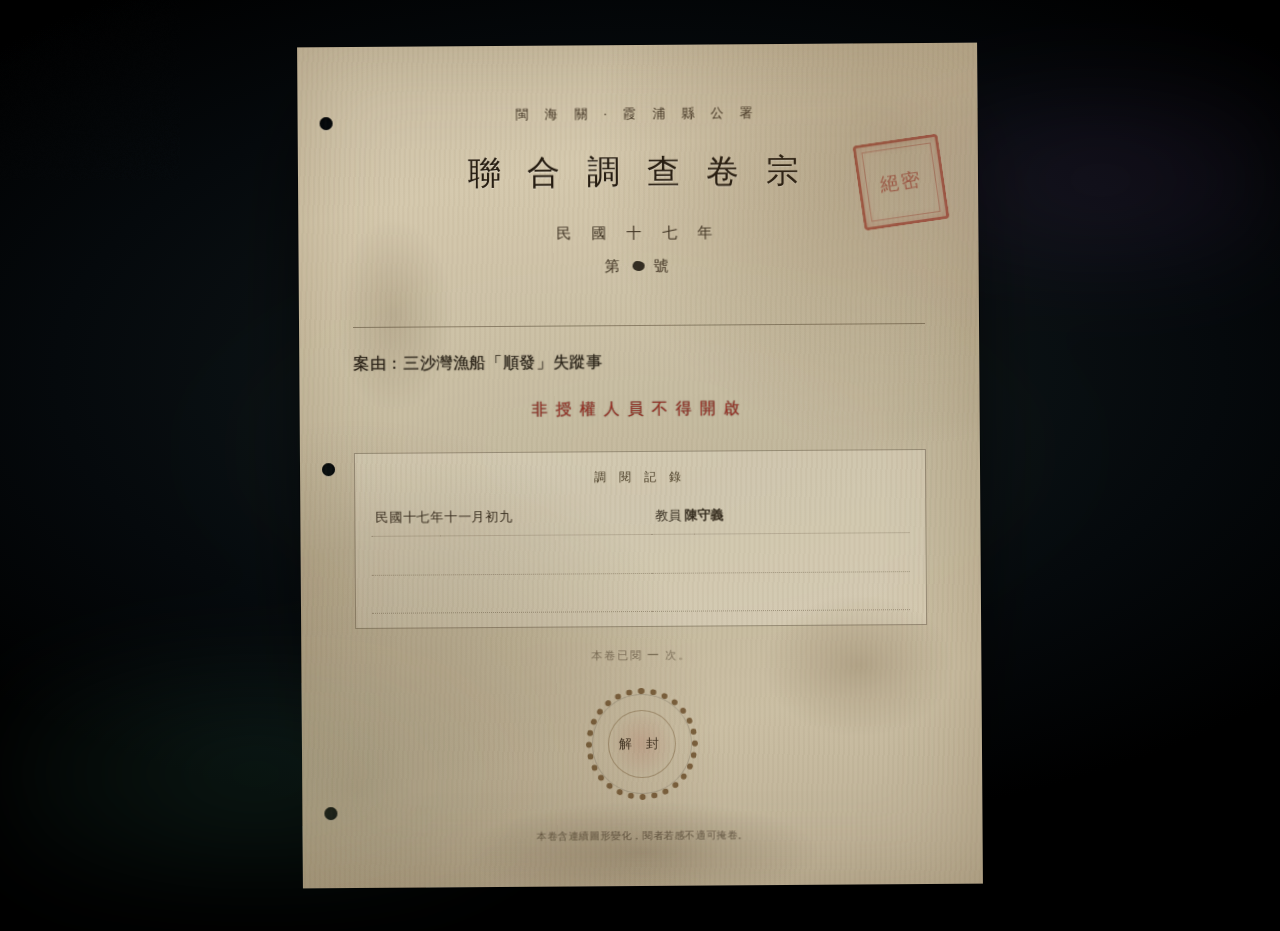
==== commit 93fdb8a2: "feat: 十轮美术迭代 — 真实纸贴图/错的光/墨渗/融合/声音/节奏/内容扩写" ====
--- a/index.html
+++ b/index.html
@@ -9,6 +9,8 @@
 <link rel="stylesheet" href="css/archive.css">
 <link rel="stylesheet" href="css/corruption.css">
 <link rel="stylesheet" href="css/eye.css">
+<link rel="stylesheet" href="css/paper.css">
+<script src="js/paper.js" defer></script>
 </head>
 <body class="stage-cover">
 
@@ -89,6 +91,8 @@
           <p>本年十月十四日，據本口緝私艇報稱，霞浦縣屬三沙灣外，有漁船一艘，名「順發」，船牌閩霞字第〇四七號，自十月十一日出港後，迄今未歸。</p>
           <p>查該船船主林阿水，年四十一歲，三沙澳人。船員五名：林阿火（船主之弟）、陳水來、王番薯、許乞食、鄭炎生。均係本澳漁戶。</p>
           <p>本關已飭沿海各汛口一體查訪。相應函請　貴公署查照，派員查勘，並取具該船船主族鄰保結，以備核銷。</p>
+          <p>又查：該船係民國十五年三月初二領牌，牌載「煙囪式硬帆一副」，於十六年換。本年十月十一日清晨出港，未經汛口掛驗。據澳甲稱，該船並未報關。</p>
+          <p>按現行船政法，漁船出港須報澳甲、掛汛口，違者以走私論。惟近年海上不靖，各澳多有未報即出者，積習已久，本關亦難盡究。</p>
           <p class="form-sign">此致<br>霞浦縣公署</p>
           <p class="form-date">署理閩海關稅務司　<span class="blank">▉▉▉</span><br>民國十七年十月十四日</p>
         </div>
@@ -185,6 +189,43 @@
           <tr><th colspan="2" class="rec-note">記錄員註：被問人自始至終不肯說出該字。</th></tr>
         </table>
 
+
+        <table class="depo">
+          <tr><th>問</th><td>船上有幾人？</td></tr>
+          <tr><th>答</th><td>六個。</td></tr>
+          <tr><th>問</th><td>連同船主？</td></tr>
+          <tr><th>答</th><td>六個。</td></tr>
+          <tr><th colspan="2" class="rec-note">記錄員註：船牌載船主一名、船員五名。</th></tr>
+        </table>
+
+        <table class="depo">
+          <tr><th>問</th><td>帆上所書何字？</td></tr>
+          <tr><th>答</th><td>無看。</td></tr>
+          <tr><th>問</th><td>汝每日見此船，何以不看？</td></tr>
+          <tr><th>答</th><td>（不答）</td></tr>
+          <tr><th>問</th><td>該船帆，何時換過？</td></tr>
+          <tr><th>答</th><td>（久不作答）舊年。</td></tr>
+          <tr><th colspan="2" class="rec-note">記錄員註：船牌載「煙囪式硬帆一副，十六年換」。</th></tr>
+        </table>
+
+        <table class="depo">
+          <tr><th>問</th><td>出事之後，海上有無生還者？</td></tr>
+          <tr><th>答</th><td>有一個。</td></tr>
+          <tr><th>問</th><td>在何處見着？</td></tr>
+          <tr><th>答</th><td>在澳裏。</td></tr>
+          <tr><th>問</th><td>其時渠在何處行走？</td></tr>
+          <tr><th>答</th><td>在街上。與他們一齊。</td></tr>
+          <tr><th colspan="2" class="rec-note">記錄員註：本澳未有「街」。詢之再三，被問人不改其說。</th></tr>
+        </table>
+
+        <table class="depo">
+          <tr><th>問</th><td>汝可曾見過縣署來人？</td></tr>
+          <tr><th>答</th><td>見過。</td></tr>
+          <tr><th>問</th><td>幾人？</td></tr>
+          <tr><th>答</th><td>三個。</td></tr>
+          <tr><th colspan="2" class="rec-note">記錄員註：本案奉派二人。無第三人。</th></tr>
+        </table>
+        
         <aside class="margin-note" data-note="3">
           六份皆言「同一事」。<br>唯潮水一漲一退。<br>問：何者為真？
         </aside>
@@ -238,6 +279,11 @@
         <p class="typed">問：船在何處出事？<br>答：<b>不在海上。</b></p>
         <p class="typed">問：不在海上，在何處？<br>答：在下面。街上也有。<b>街上跟澳裏一樣。</b></p>
         <p class="typed">問：你見到何人？<br>答：見着他們五個。他們在走路。<b>他們沒有影子。</b></p>
+        <p class="typed">問：他們往何處去？<br>答：往海去。</p>
+        <p class="typed">問：你可曾叫他們？<br>答：叫了。<b>他們回頭了。</b></p>
+        <p class="typed">問：回頭之後？<br>答：<b>回頭的時候，還是一樣朝前走。</b></p>
+        <p class="typed">問：此話何意？<br>答：（不答。雙手掩面。約一刻。）</p>
+        <p class="typed">問：你如何能回來？<br>答：我沒有回頭。</p>
         <p class="typed">問：何以此前不言？<br>答：<b>問的人不是你們。</b></p>
 
         <p class="thumb-mark">（被訊問人按：<span class="thumb">■■■■■</span>）</p>
@@ -264,8 +310,11 @@
           <tr class="carbon-gap"><td>〇七</td><td colspan="3">（此欄空白）</td></tr>
           <tr><td>〇八</td><td>布鞋一雙</td><td>男式</td><td>鞋底無泥</td></tr>
           <tr><td>〇九</td><td>油紙一束</td><td>—</td><td>潮，字盡失</td></tr>
-        </table>
-        <p class="carbon-foot">以上共 <b>十</b> 件。<br>本清單係覆寫件，原件存關。</p>
+          <tr><td>一〇</td><td>銅鈕一枚</td><td>—</td><td>非本澳樣式</td></tr>
+          <tr><td>一一</td><td>牙一隻</td><td>二寸</td><td>齒面有刻紋</td></tr>
+          <tr><td>一二</td><td>玻璃瓶</td><td>半截</td><td>內有泥沙，無塞</td></tr>
+        </table>
+        <p class="carbon-foot">以上共 <b>十三</b> 件。<br>本清單係覆寫件，原件存關。</p>
         <aside class="margin-note" data-note="6">
           十件。<br>編號至〇九。<br>〇七從未存在。
         </aside>
@@ -292,6 +341,15 @@
           <p>十一月十六日。<span class="nb-slow">我又看了。這一次，兩個字都不是。</span></p>
           <p class="nb-broken">十一月十七日。<span class="nb-corrupt">卷宗在夜裡自己翻了一頁。我沒有開窗。桌上有水。</span></p>
           <p class="nb-broken2">十一月十八日。<span class="nb-corrupt2">這卷不是給人看的。科員今天沒來。沒有人來。我在抄一份沒有人會讀的東西。</span></p>
+
+          <p>十一月十二日夜。燈油見底。我今日數了一回，卷中手印有七個。抄錄者只我一人。</p>
+          <p>十一月十四日。科員問我，為何寫得這樣慢。我不敢說。</p>
+          <p class="nb-key">十一月十五日夜。我試着把這卷壓在書下。壓了一夜。第二日，它在上頭。</p>
+          <p>十一月十六日。我問澳裏討海人：這卷裏的船，你們認得否。他們看我一眼，都不說話。<br>
+            只有一個老的，講：<span class="nb-slow">「你莫問。問了就輪着你。」</span></p>
+          <p class="nb-broken">十一月十七日夜。<span class="nb-corrupt">我數第三遍了。還是七個手印。其中一個的指頭，比我多兩節。</span></p>
+          <p class="nb-broken2">十一月十八日。<span class="nb-corrupt2">燈沒熄。窗沒開。我坐着沒動。我聽見有人在翻紙。</span></p>
+          
           <p class="nb-final">十一月十九日。你要讀到這裡了。</p>
           <p class="nb-final">我寫在上面那一句，你知道是什麼意思。</p>
           <p class="nb-stop">別抬頭。</p>
--- a/css/base.css
+++ b/css/base.css
@@ -350,3 +350,15 @@
     radial-gradient(ellipse 34% 8% at 50% 96%, rgba(78,58,30,.22), transparent 76%);
   mix-blend-mode:multiply;
 }
+
+/* ---------- 灯：给阅读让路，只保留方向感 ---------- */
+:root{--lamp-r:660px;}
+#lamp{
+  background:radial-gradient(
+      circle var(--lamp-r) at var(--mx) var(--my),
+      rgba(2,4,6,0) 0%,
+      rgba(2,4,6,0) 46%,
+      rgba(2,4,6,.16) 68%,
+      rgba(2,4,6,.34) 86%,
+      rgba(2,4,6,.52) 100%);
+}
--- a/css/archive.css
+++ b/css/archive.css
@@ -535,3 +535,45 @@
   .margin-note{right:0;bottom:-58px;width:100%;}
   .stamp-wrap{right:20px;top:140px;}
 }
+
+/* 目录容器不拦截点击，只有链接本身可点 */
+#index{pointer-events:none;}
+#index a{pointer-events:auto;}
+#index::before{pointer-events:none;}
+/* 宽页只向右扩，不许压到目录 */
+#ex02{width:calc(100% + 170px);margin-left:0;}
+#ex06{width:calc(100% + 140px);margin-left:0;}
+
+/* 第 10 轮修补：底片袋不再是三块 UI 方块 */
+.film-slot{
+  position:relative;
+  box-shadow:inset 0 0 0 1px rgba(30,22,12,.45), inset 0 0 26px rgba(0,0,0,.6);
+}
+/* 齿孔：沿两侧排方孔 */
+.film-slot::before{
+  content:"";
+  position:absolute;left:0;right:0;top:0;bottom:0;
+  pointer-events:none;
+  background:
+    repeating-linear-gradient(0deg, transparent 0 7px, rgba(232,224,204,.55) 7px 12px) left/6px 100% no-repeat,
+    repeating-linear-gradient(0deg, transparent 0 7px, rgba(232,224,204,.55) 7px 12px) right/6px 100% no-repeat;
+  opacity:.5;
+}
+/* 第三张：不是干净的矩形，是被扯走留下的断面 */
+.film-slot.missing{
+  clip-path:polygon(0 0, 100% 2%, 96% 18%, 100% 34%, 94% 52%, 100% 71%, 95% 88%, 100% 100%,
+                    4% 98%, 0 84%, 5% 66%, 0 47%, 6% 29%, 0 12%);
+  background:
+    repeating-linear-gradient(135deg, rgba(20,14,8,.60) 0 5px, rgba(44,34,20,.44) 5px 11px);
+}
+.film-slot.missing::after{
+  content:"";
+  position:absolute;inset:0;
+  background:
+    radial-gradient(ellipse 40% 22% at 30% 8%, rgba(226,218,196,.30), transparent 70%),
+    radial-gradient(ellipse 30% 18% at 72% 94%, rgba(226,218,196,.24), transparent 70%);
+  mix-blend-mode:screen;
+}
+/* 表格字与纸同一光学平面：略降锐度 */
+.depo td,.depo th{filter:blur(.14px);}
+.shipcard-list dd,.shipcard-list dt{filter:blur(.12px);}
--- a/css/eye.css
+++ b/css/eye.css
@@ -291,3 +291,22 @@
 .return-hint button:hover{
   color:#e8dcc4;border-color:rgba(157,43,32,.9);background:rgba(20,8,6,.8);
 }
+
+/* 第三轮：阅卷记录改为底部字幕，不再压住瞳孔 */
+#eye-readout{
+  top:auto !important;
+  bottom:4vh;
+  transform:translateX(-50%) !important;
+  width:min(620px,90vw);
+  font-size:12px;
+  line-height:1.7;
+  background:linear-gradient(180deg, rgba(0,0,0,0) 0%, rgba(0,0,0,.55) 40%, rgba(0,0,0,.62) 100%);
+  padding:16px 22px 10px;
+  border-radius:2px;
+}
+.ro-line{justify-content:space-between;gap:.6em;text-align:left;}
+.ro-k{font-size:10.5px;}
+.ro-v{font-size:11px;min-width:0;flex:1;text-align:right;}
+.ro-say{margin-top:1.2em;}
+.ro-say p{font-size:13px;}
+.ro-final{font-size:19px !important;letter-spacing:.3em !important;}
--- a/css/paper.css
+++ b/css/paper.css
@@ -0,0 +1,449 @@
+/* ============================================================
+   paper.css — 全站材质层（第 2 轮 · 性能修正版）
+   边缘已烘焙进图片 alpha 通道，不用滤镜 → 不卡
+   ============================================================ */
+
+.sheet{
+  position:relative;
+  background:none !important;
+  box-shadow:none !important;
+  isolation:isolate;
+  /* 只留两层阴影，跟随 alpha 轮廓 */
+  filter:drop-shadow(0 38px 78px rgba(0,0,0,.90))
+         drop-shadow(0 0 40px rgba(80,180,152,.26));
+}
+.sheet > .paper-bg{position:absolute;inset:0;z-index:0;}
+.sheet > *:not(.paper-bg){position:relative;z-index:2;}
+.sheet .margin-note{z-index:3;}
+
+/* ---------- 纸本体：一张照片，形状在 alpha 里 ---------- */
+.paper-bg{
+  background-image:url("../assets/paper-a.webp");
+  background-size:100% 100%;
+  background-position:center;
+  background-repeat:no-repeat;
+}
+
+/* 七页交替 A / B 两张不同的纸 */
+#ex02 .paper-bg,
+#ex04 .paper-bg,
+#ex06 .paper-bg{background-image:url("../assets/paper-ab.webp");}
+
+/* ---------- 附着物（静态图层，不耗 GPU） ---------- */
+.paper-bg .mold{
+  position:absolute;inset:0;
+  pointer-events:none;z-index:1;
+  mix-blend-mode:multiply;
+  opacity:.28;
+  background:
+    radial-gradient(circle at 4% 95%, rgba(18,38,26,.85) 0%, rgba(18,38,26,.42) 6%, transparent 16%),
+    radial-gradient(circle at 11% 99%, rgba(14,32,24,.72) 0%, transparent 12%),
+    radial-gradient(circle at 97% 8%, rgba(18,36,26,.70) 0%, transparent 14%),
+    radial-gradient(circle at 90% 21%, rgba(22,42,30,.50) 0%, transparent 11%);
+  filter:blur(.9px);
+}
+.paper-bg .water{
+  position:absolute;right:-8%;bottom:-6%;
+  width:76%;height:64%;
+  pointer-events:none;z-index:1;
+  mix-blend-mode:multiply;opacity:.30;
+  background:radial-gradient(ellipse 52% 52% at 52% 48%,
+      rgba(96,84,46,.00) 0%, rgba(96,84,46,.075) 33%,
+      rgba(78,66,34,.032) 40%, rgba(96,84,46,.135) 47%,
+      rgba(78,66,34,.042) 54%, rgba(96,84,46,.095) 61%,
+      rgba(70,60,30,.00) 72%);
+  filter:blur(1.6px);
+  transform:rotate(-6deg);
+}
+.paper-bg .film{
+  position:absolute;inset:0;
+  pointer-events:none;z-index:1;
+  mix-blend-mode:screen;opacity:.14;
+  background:conic-gradient(from 16deg at 64% 28%,
+      rgba(120,190,160,.22), rgba(140,90,170,.18), rgba(80,150,180,.20),
+      rgba(150,170,110,.14), rgba(120,190,160,.22));
+  filter:blur(4px);
+}
+.paper-bg .lightpass{
+  position:absolute;inset:0;
+  pointer-events:none;z-index:1;
+  background:
+    radial-gradient(ellipse 40% 30% at 44% 30%, rgba(255,255,242,.18), transparent 72%),
+    radial-gradient(ellipse 26% 20% at 72% 62%, rgba(255,252,236,.09), transparent 70%);
+  mix-blend-mode:soft-light;
+}
+/* 受光面 / 背光面 */
+.paper-bg::after{
+  content:"";position:absolute;inset:0;
+  pointer-events:none;z-index:1;
+  background:
+    radial-gradient(ellipse 70% 66% at 46% 46%,
+      rgba(0,0,0,0) 52%, rgba(52,70,50,.14) 80%,
+      rgba(34,54,42,.30) 94%, rgba(22,42,32,.46) 100%),
+    linear-gradient(124deg,
+      rgba(255,255,242,.10) 0%, rgba(255,255,242,.02) 32%,
+      rgba(0,0,0,0) 52%, rgba(26,42,34,.09) 78%, rgba(18,34,28,.16) 100%);
+}
+
+/* 静阅／低配：全部关掉重效果 */
+body.quiet .paper-bg .film,
+body.quiet .paper-bg .water{display:none;}
+body.quiet .sheet{filter:none;}
+
+/* ---------- 修正：用同一张图做遮罩，锁死纸的形状 ---------- */
+.paper-bg{
+  -webkit-mask-image:url("../assets/paper-a.webp");
+  mask-image:url("../assets/paper-a.webp");
+  -webkit-mask-size:100% 100%;
+  mask-size:100% 100%;
+  -webkit-mask-repeat:no-repeat;
+  mask-repeat:no-repeat;
+  filter:brightness(1.18) saturate(1.03);
+}
+#ex02 .paper-bg,
+#ex04 .paper-bg,
+#ex06 .paper-bg{
+  -webkit-mask-image:url("../assets/paper-ab.webp");
+  mask-image:url("../assets/paper-ab.webp");
+  filter:brightness(1.14) saturate(.98);
+}
+/* 图片自身已有折痕与卷角，CSS 层不再重复画 */
+.paper-bg .crease,
+.paper-bg .curl{display:none;}
+
+/* 文字加深，拉开与纸的反差 */
+.sheet{color:#0c0a07;}
+.depo td,.form-body p,.photo-caption,.typed,.carbon-table td,.nb-body p{color:#100d09;}
+
+/* ---------- 第 1 轮收尾：厚度 / 接触阴影 / 摆放感 ---------- */
+.sheet{
+  filter:
+    drop-shadow(0 3px 6px rgba(0,0,0,.55))
+    drop-shadow(0 12px 22px rgba(0,0,0,.62))
+    drop-shadow(0 34px 64px rgba(0,0,0,.80))
+    drop-shadow(0 0 34px rgba(86,186,158,.22));
+  transform:rotate(-0.32deg);
+  transform-origin:50% 30%;
+}
+#ex02 .sheet{transform:rotate(0.26deg);}
+#ex03 .sheet{transform:rotate(-0.18deg);}
+#ex04 .sheet{transform:rotate(0.34deg);}
+#ex05 .sheet{transform:rotate(-0.26deg);}
+#ex06 .sheet{transform:rotate(0.14deg);}
+#ex07 .sheet{transform:rotate(-0.38deg);}
+#exBlank .sheet{transform:rotate(0.22deg);}
+
+/* 纸再亮一档，字再深一档 —— 只解决可读性，不改色调 */
+.paper-bg{filter:brightness(1.26) saturate(1.02) contrast(.99);}
+#ex02 .paper-bg,#ex04 .paper-bg,#ex06 .paper-bg{filter:brightness(1.20) saturate(.96) contrast(1.01);}
+.sheet{color:#080705;}
+.depo td,.form-body p,.photo-caption,.typed,.carbon-table td,.nb-body p,.shipcard-list dd{color:#0a0806;}
+.depo th,.shipcard-list dt{color:#3c3828;}
+.ex-title{color:#232014;}
+.rec-note{color:#3a3524 !important;}
+.depo{border-color:rgba(30,44,36,.52);}
+.depo th{border-right-color:rgba(30,44,36,.36);border-bottom-color:rgba(30,44,36,.26);}
+.depo td{border-bottom-color:rgba(30,44,36,.26);}
+
+/* ---------- 第 2 轮：让七页不像同一张模板 ---------- */
+/* ① 档案元信息 */
+.sheet-meta{
+  position:absolute;left:0;right:0;top:14px;
+  text-align:center;
+  font-family:var(--f-type);font-size:10px;letter-spacing:.18em;
+  color:rgba(38,48,38,.55);
+  z-index:2;pointer-events:none;
+  text-shadow:0 0 6px rgba(255,255,250,.25);
+}
+
+/* ② 02 底片袋：横过来、牛皮纸色、比别的纸宽 */
+#ex02{width:calc(100% + 260px);margin-left:-150px;}
+#ex02 .paper-bg{filter:brightness(1.10) sepia(.28) saturate(1.14) contrast(1.02);}
+#ex02 .bill{}
+
+/* ③ 06 复写清单：横向铺开、偏青 */
+#ex06{width:calc(100% + 200px);margin-left:-120px;}
+#ex06 .paper-bg{filter:brightness(1.16) saturate(.52) hue-rotate(168deg) contrast(1.06);}
+
+/* ④ 空白页：留白也参与节奏 */
+#exBlank .paper-bg{filter:brightness(1.28) saturate(.7);}
+
+/* ⑤ 附录：整页最旧、最湿 */
+#ex07 .paper-bg{filter:brightness(.98) saturate(1.12) contrast(1.04) hue-rotate(8deg);}
+
+/* ============================================================
+   第 4 轮：错的光 —— 不是暗，是不属于这个世界的光
+   ============================================================ */
+body{
+  background:
+    radial-gradient(ellipse 82% 58% at 50% 16%, #10231b 0%, #08110e 46%, #000 100%),
+    radial-gradient(ellipse 44% 32% at 80% 78%, rgba(46,28,66,.40), transparent 72%);
+  background-attachment:fixed;
+}
+/* 环境里的两团冷光：一青一紫，都不是灯 */
+body::after{
+  content:"";
+  position:fixed;inset:0;z-index:0;pointer-events:none;
+  background:
+    radial-gradient(ellipse 36% 24% at 20% 86%, rgba(66,146,120,.16), transparent 72%),
+    radial-gradient(ellipse 30% 20% at 86% 20%, rgba(78,44,98,.20), transparent 72%),
+    radial-gradient(ellipse 50% 34% at 50% 50%, rgba(30,80,66,.10), transparent 78%);
+  filter:blur(34px);
+  mix-blend-mode:screen;
+}
+
+/* 每页的光色不一样：黄褐 / 青 / 紫 / 病绿 */
+.sheet{
+  filter:
+    drop-shadow(0 3px 6px rgba(0,0,0,.55))
+    drop-shadow(0 12px 22px rgba(0,0,0,.62))
+    drop-shadow(0 34px 64px rgba(0,0,0,.80))
+    drop-shadow(0 0 30px var(--glow1, rgba(86,186,158,.20)))
+    drop-shadow(0 0 74px var(--glow2, rgba(52,140,120,.14)));
+}
+#ex01{--glow1:rgba(96,190,160,.20); --glow2:rgba(56,146,124,.13);}
+#ex02{--glow1:rgba(176,148,86,.26); --glow2:rgba(140,110,56,.14);}
+#ex03{--glow1:rgba(88,182,156,.20); --glow2:rgba(50,138,118,.13);}
+#ex04{--glow1:rgba(150,170,120,.20); --glow2:rgba(96,130,84,.13);}
+#ex05{--glow1:rgba(120,140,170,.20); --glow2:rgba(70,96,140,.13);}
+#ex06{--glow1:rgba(70,170,168,.26); --glow2:rgba(40,124,124,.16);}
+#ex07{--glow1:rgba(128,70,146,.30); --glow2:rgba(90,40,110,.18);}
+#exBlank{--glow1:rgba(110,190,170,.14); --glow2:rgba(60,140,120,.09);}
+
+/* ---------- 第 4 轮修正：给黑加"脏"，加介质感 ---------- */
+body::before{
+  background-image:
+    url("data:image/svg+xml,%3Csvg xmlns='http://www.w3.org/2000/svg' width='420' height='420'%3E%3Cfilter id='f'%3E%3CfeTurbulence type='fractalNoise' baseFrequency='0.013' numOctaves='4' seed='29' stitchTiles='stitch'/%3E%3CfeColorMatrix type='saturate' values='0'/%3E%3C/filter%3E%3Crect width='420' height='420' filter='url(%23f)' opacity='0.55'/%3E%3C/svg%3E"),
+    radial-gradient(ellipse 72% 42% at 50% 106%, rgba(64,132,112,.24), transparent 70%),
+    radial-gradient(ellipse 34% 24% at 14% 18%, rgba(43,27,61,.32), transparent 74%),
+    radial-gradient(ellipse 28% 18% at 88% 76%, rgba(30,64,50,.26), transparent 72%);
+  background-size:420px 420px, 100% 100%, 100% 100%, 100% 100%;
+  background-repeat:repeat, no-repeat, no-repeat, no-repeat;
+  opacity:.85;
+  mix-blend-mode:screen;
+  filter:blur(1.6px);
+  animation:fogdrift 120s linear infinite;
+}
+@keyframes fogdrift{
+  from{background-position:0 0,0 0,0 0,0 0;}
+  to{background-position:420px 300px,0 0,0 0,0 0;}
+}
+
+/* 水下焦散：两团缓慢游动的光斑，贴在纸上 */
+#stack::before{
+  content:"";
+  position:fixed;inset:-10%;
+  z-index:1;pointer-events:none;
+  background:
+    radial-gradient(ellipse 18% 12% at 30% 26%, rgba(120,220,190,.10), transparent 70%),
+    radial-gradient(ellipse 24% 14% at 68% 62%, rgba(90,180,170,.08), transparent 72%),
+    radial-gradient(ellipse 12% 9% at 52% 84%, rgba(150,120,200,.07), transparent 70%);
+  filter:blur(30px);
+  mix-blend-mode:screen;
+  animation:caustic 38s ease-in-out infinite alternate;
+}
+@keyframes caustic{
+  0%{transform:translate3d(-2%,1%,0) scale(1);}
+  100%{transform:translate3d(2%,-1.5%,0) scale(1.06);}
+}
+body.quiet #stack::before{display:none;}
+
+/* 第 4 轮收尾：纸从中心亮到边缘沉入黑暗 */
+.paper-bg::after{
+  background:
+    radial-gradient(ellipse 64% 60% at 50% 46%,
+      rgba(0,0,0,0) 42%,
+      rgba(14,34,28,.14) 62%,
+      rgba(10,26,22,.34) 80%,
+      rgba(5,16,14,.58) 94%,
+      rgba(3,10,9,.72) 100%),
+    linear-gradient(124deg,
+      rgba(255,255,242,.08) 0%, rgba(255,255,242,.02) 30%,
+      rgba(0,0,0,0) 50%, rgba(16,32,26,.12) 76%, rgba(10,24,20,.22) 100%);
+}
+.paper-bg{filter:brightness(1.16) saturate(1.04) contrast(1.01);}
+
+/* 目录与环境同处一层：加一点环境光，不再像浮层 */
+#index{
+  filter:drop-shadow(0 0 26px rgba(60,140,120,.10));
+}
+#index::before{
+  content:"";position:absolute;left:-24px;top:-20px;right:-14px;bottom:-20px;
+  background:radial-gradient(ellipse 60% 70% at 40% 40%, rgba(30,80,66,.12), transparent 74%);
+  filter:blur(18px);pointer-events:none;z-index:-1;
+}
+
+/* HUD 退到最暗 */
+#hud{opacity:.22;}
+
+/* ============================================================
+   第 5 轮：墨与笔 —— 字是渗进纤维的，不是印在表面
+   ============================================================ */
+
+/* ① 墨渗：笔画边缘有极细的洇开 */
+.depo td,.form-body p,.photo-caption,.typed,.carbon-table td,
+.nb-body p,.shipcard-list dd,.shipcard-hand,.cover-case,.cover-warn{
+  text-shadow:
+    0 0 .9px rgba(12,10,8,.55),
+    0 0 2.2px rgba(12,10,8,.14);
+}
+/* ② 红色批注：像蘸墨多了一点，边缘发毛 */
+.depo b,.shipcard-hand u,.nb-key,.photo-empty b{
+  text-shadow:
+    0 0 1.1px rgba(143,35,24,.62),
+    0 0 3.4px rgba(143,35,24,.26),
+    0 0 7px rgba(143,35,24,.10);
+}
+/* ③ 印章：渗墨 + 缺角 + 褪色 */
+.stamp,.cover-seal{
+  filter:blur(.55px) contrast(1.05);
+  opacity:.66;
+  -webkit-mask-image:
+    radial-gradient(circle at 72% 26%, transparent 0 6%, #000 9%),
+    radial-gradient(circle at 24% 82%, transparent 0 4%, #000 7%);
+  -webkit-mask-composite:source-in;
+  mask-image:
+    radial-gradient(circle at 72% 26%, transparent 0 6%, #000 9%),
+    radial-gradient(circle at 24% 82%, transparent 0 4%, #000 7%);
+  mask-composite:intersect;
+}
+/* ④ 手写批注：字形被笔压挤过 */
+.nb-body p,.margin-note{
+  letter-spacing:.012em;
+  text-shadow:0 0 .8px rgba(12,10,8,.5), 0 .4px 0 rgba(12,10,8,.18);
+}
+/* ⑤ 打字稿：色带不均，有些字深有些字浅 */
+.typed{
+  text-shadow:0 0 .7px rgba(12,10,8,.7);
+}
+.typed b{text-shadow:0 0 1.4px rgba(143,35,24,.7), 0 0 4px rgba(143,35,24,.22);}
+/* ⑥ 复写纸：蓝墨比普通墨更浮在表面 */
+.carbon-table td{
+  text-shadow:0 0 .8px rgba(28,44,58,.6);
+}
+
+/* 第 5 轮修正：污渍压在字上 */
+.grime{
+  position:absolute;inset:0;
+  z-index:3;
+  pointer-events:none;
+  overflow:hidden;
+}
+.grime .mold{
+  position:absolute;inset:0;
+  mix-blend-mode:multiply;
+  opacity:.22;
+  background:
+    radial-gradient(circle at 5% 96%, rgba(16,34,24,.90) 0%, rgba(16,34,24,.45) 6%, transparent 15%),
+    radial-gradient(circle at 12% 100%, rgba(12,28,20,.78) 0%, transparent 12%),
+    radial-gradient(circle at 96% 7%, rgba(16,32,24,.78) 0%, transparent 14%),
+    radial-gradient(circle at 88% 24%, rgba(20,38,28,.52) 0%, transparent 11%);
+  filter:blur(2.2px);
+}
+.grime .water{
+  position:absolute;right:-8%;bottom:-6%;
+  width:78%;height:66%;
+  mix-blend-mode:multiply;
+  opacity:.20;
+  background:radial-gradient(ellipse 52% 52% at 52% 48%,
+      rgba(90,78,42,.00) 0%, rgba(90,78,42,.10) 33%,
+      rgba(74,62,32,.05) 40%, rgba(90,78,42,.18) 47%,
+      rgba(74,62,32,.06) 54%, rgba(90,78,42,.12) 61%,
+      rgba(68,58,28,.00) 72%);
+  filter:blur(2.4px);
+  transform:rotate(-6deg);
+}
+/* 纸自身的同层污渍减弱，避免重复 */
+.paper-bg .mold{opacity:.16;}
+.paper-bg .water{opacity:.16;}
+
+/* ============================================================
+   第 6 轮：融合与畸变 —— 字不再是字
+   ============================================================ */
+
+/* ① 笔画末端渗出细丝（只在附录后段、以及不肯答的那个字） */
+.nb-corrupt2,.nb-final,.nb-stop,.rec-note{
+  position:relative;
+  display:inline-block;
+}
+.nb-corrupt2::after,.nb-final::after{
+  content:"";
+  position:absolute;left:0;right:0;bottom:-2px;height:9px;
+  pointer-events:none;
+  background:
+    radial-gradient(ellipse 2px 6px at 8% 0%, rgba(40,18,30,.55), transparent 70%),
+    radial-gradient(ellipse 1.5px 7px at 23% 0%, rgba(40,18,30,.45), transparent 70%),
+    radial-gradient(ellipse 2px 5px at 41% 0%, rgba(40,18,30,.50), transparent 70%),
+    radial-gradient(ellipse 1.5px 8px at 58% 0%, rgba(40,18,30,.42), transparent 70%),
+    radial-gradient(ellipse 2px 6px at 74% 0%, rgba(40,18,30,.48), transparent 70%),
+    radial-gradient(ellipse 1.5px 5px at 89% 0%, rgba(40,18,30,.40), transparent 70%);
+  filter:blur(.4px);
+  opacity:.85;
+  animation:drip 14s ease-in-out infinite;
+}
+@keyframes drip{
+  0%,88%,100%{transform:scaleY(1);opacity:.85;}
+  94%{transform:scaleY(1.35);opacity:1;}
+}
+
+/* ② 05 那句"他們沒有影子"：字形发虚，像被水泡开 */
+#ex05 .typed b{
+  filter:blur(.28px);
+  letter-spacing:.02em;
+}
+
+/* ③ 不肯答的字：字被反复涂过，墨积成一团 */
+.rec-note{
+  filter:blur(.22px);
+  text-shadow:
+    0 0 1.2px rgba(30,24,16,.7),
+    .6px 0 0 rgba(30,24,16,.30),
+    -.5px 0 0 rgba(30,24,16,.24);
+}
+
+/* ④ 07 末尾三行：基线开始往下坠 */
+.exhibit.wrecked .nb-final{transform:translateY(2.5px) !important;}
+.exhibit.wrecked .nb-stop{
+  transform:translateY(5px) rotate(-.5deg) !important;
+  letter-spacing:.6em !important;
+  text-shadow:
+    0 0 2px rgba(143,35,24,.55),
+    1px 0 0 rgba(60,20,40,.35),
+    -1px 0 0 rgba(30,50,70,.28);
+}
+
+/* ⑤ 整页最后：纸与"不该有的东西"粘连（右下角渗出） */
+#ex07 .paper-bg .film{
+  opacity:.34;
+  background:
+    radial-gradient(ellipse 34% 26% at 88% 84%, rgba(96,40,88,.30), transparent 72%),
+    radial-gradient(ellipse 22% 18% at 12% 90%, rgba(60,90,70,.24), transparent 72%),
+    conic-gradient(from 16deg at 74% 78%, rgba(120,190,160,.16), rgba(140,90,170,.16), rgba(80,150,180,.14), rgba(120,190,160,.16));
+  mix-blend-mode:screen;
+  filter:blur(10px);
+}
+
+/* 第 6 轮收尾：让"别抬头"成为一个已经发生的事实 */
+.nb-stop{
+  transform:translateY(-4px) !important;
+  opacity:.92;
+}
+.last-words{
+  margin:3.4em 0 0 !important;
+  text-align:right;
+  font-family:var(--f-kai) !important;
+  font-size:12.5px !important;
+  letter-spacing:.22em !important;
+  color:rgba(58,48,34,.42) !important;
+  opacity:0;
+  animation:lwIn 6s ease-out 1.2s forwards;
+}
+@keyframes lwIn{
+  0%{opacity:0;filter:blur(3px);transform:translateY(4px);}
+  100%{opacity:1;filter:blur(.2px);transform:none;}
+}
+/* 某一个字是"新写的"：暗红、还没干 */
+.nb-final::first-letter{
+  color:#7a1d14;
+  text-shadow:0 0 3px rgba(143,35,24,.45), 0 1px 0 rgba(120,20,14,.30);
+}
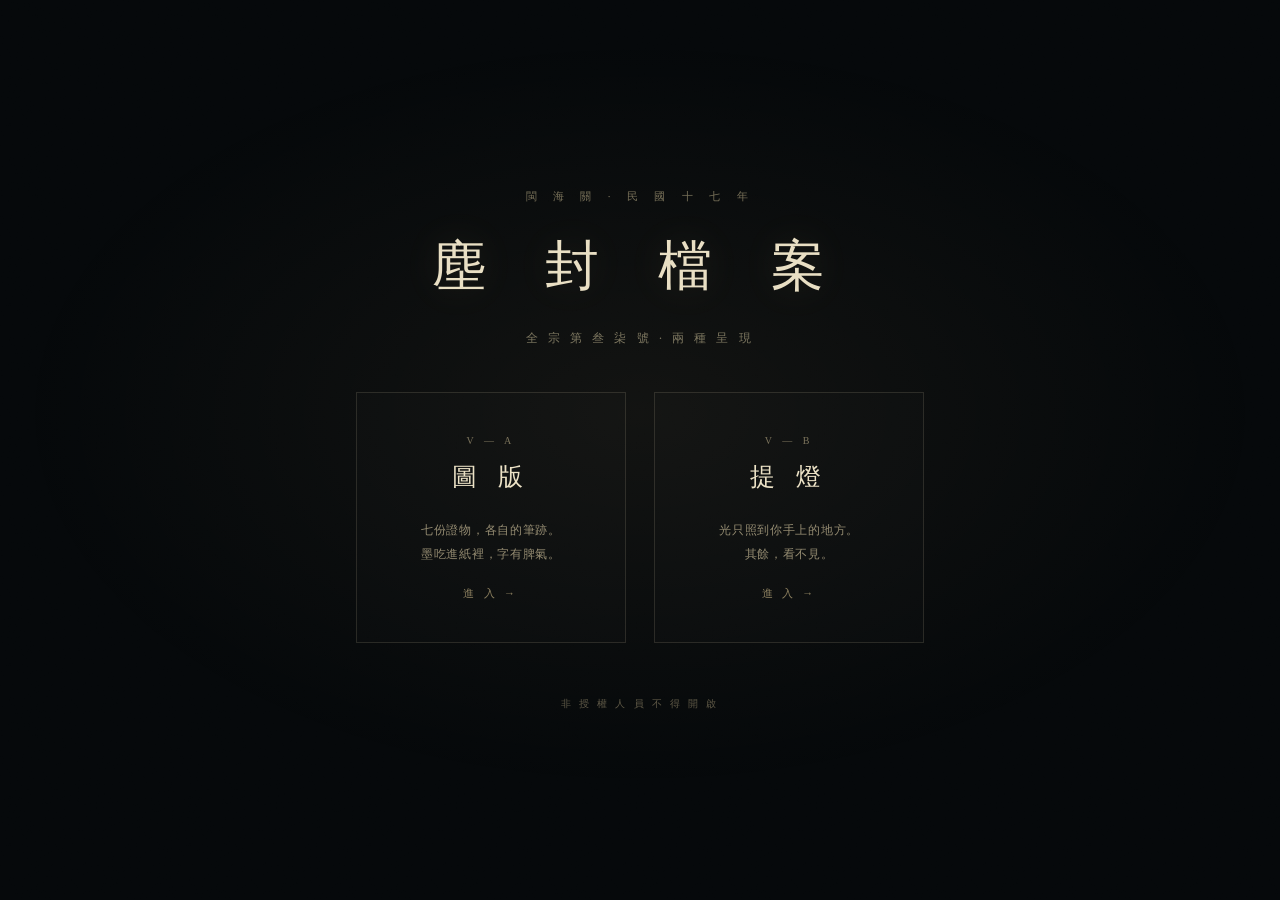
==== commit 73cf93c9: "lantern: 七份提灯版 + 版本入口页" ====
--- a/index.html
+++ b/index.html
@@ -3,420 +3,98 @@
 <head>
 <meta charset="UTF-8">
 <meta name="viewport" content="width=device-width, initial-scale=1.0">
-<title>閩海關 · 聯合調查卷宗 · 民國十七年</title>
-<meta name="description" content="一份民国十七年的渔船失踪调查卷宗。非授权人员不得开启。">
-<link rel="stylesheet" href="css/base.css">
-<link rel="stylesheet" href="css/archive.css">
-<link rel="stylesheet" href="css/corruption.css">
-<link rel="stylesheet" href="css/eye.css">
-<link rel="stylesheet" href="css/paper.css">
-<script src="js/paper.js" defer></script>
+<title>尘封档案 · 选择</title>
+<style>
+*{margin:0;padding:0;box-sizing:border-box;}
+html,body{height:100%;}
+body{
+  background:#05080a;color:#d8ceb4;overflow:hidden;
+  font-family:'Songti SC','SimSun','Noto Serif CJK SC',serif;
+  display:flex;align-items:center;justify-content:center;
+}
+body::before{
+  content:"";position:fixed;inset:0;pointer-events:none;
+  background:radial-gradient(ellipse 70% 60% at 50% 46%, rgba(255,214,150,.055), transparent 70%);
+}
+body::after{
+  content:"";position:fixed;inset:0;pointer-events:none;opacity:.07;
+  background-image:url("data:image/svg+xml;utf8,<svg xmlns='http://www.w3.org/2000/svg' width='180' height='180'><filter id='n'><feTurbulence type='fractalNoise' baseFrequency='0.85' numOctaves='3' stitchTiles='stitch'/><feColorMatrix type='saturate' values='0'/></filter><rect width='180' height='180' filter='url(%23n)'/></svg>");
+  mix-blend-mode:overlay;
+}
+.wrap{position:relative;z-index:2;text-align:center;padding:6vw;}
+.head{
+  font-size:11px;letter-spacing:.62em;color:#8d8468;opacity:.85;margin-bottom:2.4em;
+}
+h1{
+  font-size:clamp(30px,5.2vw,54px);letter-spacing:.42em;font-weight:400;
+  color:#e9dfc4;text-shadow:0 0 40px rgba(255,220,160,.12);margin-bottom:.5em;
+}
+.sub{
+  font-size:12px;letter-spacing:.3em;color:#7d7760;margin-bottom:5vh;
+}
+.entries{display:flex;gap:2.2vw;justify-content:center;flex-wrap:wrap;}
+.entry{
+  display:block;text-decoration:none;
+  width:270px;padding:2.6em 1.8em;
+  border:.5px solid rgba(200,188,158,.16);
+  background:rgba(255,240,205,.012);
+  transition:.5s cubic-bezier(.2,.8,.2,1);
+  position:relative;
+}
+.entry:hover{
+  border-color:rgba(255,214,150,.42);
+  background:rgba(255,225,175,.05);
+  transform:translateY(-3px);
+  box-shadow:0 12px 40px -18px rgba(255,200,130,.35);
+}
+.entry .no{
+  font-size:10px;letter-spacing:.4em;color:#7c745c;margin-bottom:1.4em;
+}
+.entry .nm{
+  font-size:25px;letter-spacing:.3em;color:#ece2c6;margin-bottom:1em;
+}
+.entry .ds{
+  font-size:12px;line-height:2;color:#948b71;letter-spacing:.06em;
+}
+.entry .go{
+  margin-top:1.8em;font-size:11px;letter-spacing:.3em;color:#8d8060;
+  transition:.4s;
+}
+.entry:hover .go{color:#ffd9a0;}
+.foot{
+  margin-top:6vh;font-size:10px;letter-spacing:.28em;color:#5f5947;
+}
+@media (max-width:760px){
+  .entries{flex-direction:column;align-items:center;gap:4vh;}
+  .entry{width:86vw;padding:2.2em 1.4em;}
+  h1{letter-spacing:.3em;}
+  .sub{font-size:11px;letter-spacing:.2em;}
+  .foot{margin-top:4vh;}
+}
+</style>
 </head>
-<body class="stage-cover">
+<body>
+<div class="wrap">
+  <p class="head">閩 海 關 · 民 國 十 七 年</p>
+  <h1>塵 封 檔 案</h1>
+  <p class="sub">全 宗 第 叁 柒 號 · 兩 種 呈 現</p>
 
-<!-- 光标即灯：全屏暗层，中心透光 -->
-<div id="lamp" aria-hidden="true"></div>
-<!-- 颗粒噪点 -->
-<canvas id="grain" aria-hidden="true"></canvas>
-<!-- 全局扫描/偏移层 -->
-<div id="drift" aria-hidden="true"></div>
+  <div class="entries">
+    <a class="entry" href="plates.html">
+      <p class="no">V — A</p>
+      <p class="nm">圖 版</p>
+      <p class="ds">七份證物，各自的筆跡。<br>墨吃進紙裡，字有脾氣。</p>
+      <p class="go">進 入 →</p>
+    </a>
+    <a class="entry" href="lantern.html">
+      <p class="no">V — B</p>
+      <p class="nm">提 燈</p>
+      <p class="ds">光只照到你手上的地方。<br>其餘，看不見。</p>
+      <p class="go">進 入 →</p>
+    </a>
+  </div>
 
-<!-- ============ 序幕：卷宗封面 ============ -->
-<section id="cover" aria-label="卷宗封面">
-  <div class="cover-sheet">
-    <div class="cover-holes"><i></i><i></i></div>
-    <div class="cover-head">
-      <p class="cover-org">閩 海 關 · 霞 浦 縣 公 署</p>
-      <h1 class="cover-title">聯 合 調 查 卷 宗</h1>
-      <p class="cover-year">民 國 十 七 年</p>
-      <p class="cover-no">第 <span class="blank">▉</span> 號</p>
-    </div>
-
-    <div class="cover-seal" aria-hidden="true">絕密</div>
-
-    <div class="cover-body">
-      <p class="cover-case">案由：三沙灣漁船「順發」失蹤事</p>
-      <p class="cover-warn">非授權人員不得開啟</p>
-    </div>
-
-    <div class="cover-borrow">
-      <p class="borrow-title">調 閱 記 錄</p>
-      <table class="borrow-table">
-        <tr><td>民國十七年十一月初九</td><td>教員 <b>陳守義</b></td></tr>
-        <tr><td class="borrow-empty">　　　　　　　　　　</td><td class="borrow-empty">　　　　　　</td></tr>
-        <tr><td class="borrow-empty">　　　　　　　　　　</td><td class="borrow-empty">　　　　　　</td></tr>
-      </table>
-    </div>
-
-    <p class="cover-note">本卷已閱 <b id="readCount">一</b> 次。</p>
-
-    <button id="untie" class="untie" type="button" aria-label="解开封绳，开启卷宗">
-      <span class="cord"></span>
-      <span class="untie-hint">解 封</span>
-    </button>
-
-    <p class="cover-a11y">本卷含連續圖形變化，閱者若感不適可掩卷。</p>
-  </div>
-</section>
-
-<!-- ============ 主卷宗 ============ -->
-<div id="archive" hidden>
-
-  <nav id="index" aria-label="案卷目录">
-    <p class="index-title">案 卷 目 錄</p>
-    <ol>
-      <li><a href="#ex01" data-no="01">立案文書</a></li>
-      <li><a href="#ex02" data-no="02">現場照片</a></li>
-      <li><a href="#ex03" data-no="03">村民筆錄</a></li>
-      <li><a href="#ex04" data-no="04">漁船檔案</a></li>
-      <li><a href="#ex05" data-no="05">生還者訊問</a></li>
-      <li><a href="#ex06" data-no="06">回收物清單</a></li>
-      <li><a href="#ex07" data-no="07">附錄 · 未歸檔</a></li>
-    </ol>
-    <p class="index-foot">閱畢請歸還</p>
-  </nav>
-
-  <main id="stack">
-
-    <!-- ---------- 01 立案文書 ---------- -->
-    <section class="exhibit" id="ex01" data-ex="1">
-      <div class="sheet sheet-gov">
-        <div class="form-head">
-          <span class="form-org">閩海關稅務司公署</span>
-          <span class="form-no">第 三七 號</span>
-        </div>
-        <h2 class="form-title">公　函</h2>
-        <div class="form-body">
-          <p>逕啟者：</p>
-          <p>本年十月十四日，據本口緝私艇報稱，霞浦縣屬三沙灣外，有漁船一艘，名「順發」，船牌閩霞字第〇四七號，自十月十一日出港後，迄今未歸。</p>
-          <p>查該船船主林阿水，年四十一歲，三沙澳人。船員五名：林阿火（船主之弟）、陳水來、王番薯、許乞食、鄭炎生。均係本澳漁戶。</p>
-          <p>本關已飭沿海各汛口一體查訪。相應函請　貴公署查照，派員查勘，並取具該船船主族鄰保結，以備核銷。</p>
-          <p>又查：該船係民國十五年三月初二領牌，牌載「煙囪式硬帆一副」，於十六年換。本年十月十一日清晨出港，未經汛口掛驗。據澳甲稱，該船並未報關。</p>
-          <p>按現行船政法，漁船出港須報澳甲、掛汛口，違者以走私論。惟近年海上不靖，各澳多有未報即出者，積習已久，本關亦難盡究。</p>
-          <p class="form-sign">此致<br>霞浦縣公署</p>
-          <p class="form-date">署理閩海關稅務司　<span class="blank">▉▉▉</span><br>民國十七年十月十四日</p>
-        </div>
-
-        <div class="stamp-wrap">
-          <span class="stamp stamp-recv">霞浦縣公署<br>收文　十月初七</span>
-        </div>
-
-        <div class="form-enclosed">
-          <p>附：剪報一紙（美利堅《詭麗幻譚》二月號，本關譯員節譯）</p>
-          <blockquote class="clipping" lang="en">
-            <p>…the cult still whispers a formula handed down from the elder time —</p>
-            <p class="clipping-latin">Ph'nglui mglw'nafh Cthulhu R'lyeh wgah'nagl fhtagn.</p>
-            <p class="clipping-cn">「在拉萊耶的宅邸裏，長眠的克蘇魯在夢中等待着。」</p>
-            <p class="clipping-tail">本關譯員按：此語與本澳去年查獲木牌所刻，字字相同。</p>
-          </blockquote>
-        </div>
-
-        <aside class="margin-note" data-note="1">
-          收文日期早於發文日期七日。<br>——已核。
-        </aside>
-      </div>
-    </section>
-
-    <!-- ---------- 02 現場照片 ---------- -->
-    <section class="exhibit" id="ex02" data-ex="2">
-      <div class="sheet sheet-envelope">
-        <h2 class="ex-title">證物 二 · 現場照片</h2>
-        <div class="film-bag">
-          <div class="film-tab">
-            <p>三沙灣　順發船</p>
-            <p class="film-tab-small">民國十七年十月　共 三 張</p>
-          </div>
-          <div class="film-slot empty"><span>第一張</span></div>
-          <div class="film-slot empty"><span>第二張</span></div>
-          <div class="film-slot missing"><span>第 <b>三</b> 張</span></div>
-        </div>
-        <ol class="photo-caption">
-          <li>一、船首殘舵一段，長約四尺，木質，有嚙痕。</li>
-          <li>二、網具一具，網目盡破，破口整齊。</li>
-          <li>三、澳口灘上足印，自水際起，止於社廟階前。</li>
-        </ol>
-        <p class="photo-empty">以上照片三張，附袋移送。<br><b>袋中實存二張。</b></p>
-
-        <button class="loupe" type="button" data-loupe="1" aria-label="細看底片袋">◎</button>
-        <aside class="margin-note" data-note="2">
-          第三張沖印日期：十月十六。<br>晚於案發兩日。
-        </aside>
-      </div>
-    </section>
-
-    <!-- ---------- 03 村民筆錄 ---------- -->
-    <section class="exhibit" id="ex03" data-ex="3">
-      <div class="sheet sheet-form">
-        <h2 class="ex-title">證物 三 · 村民筆錄（節六份）</h2>
-
-        <table class="depo">
-          <tr><th>問</th><td>十月十一日，汝在何處？</td></tr>
-          <tr><th>答</th><td>在澳裏補網。討海人不出海，就在補網。</td></tr>
-          <tr><th>問</th><td>可見「順發」出港？</td></tr>
-          <tr><th>答</th><td>看見。天未光就出去。<b>潮水正漲。</b>船上六個人。</td></tr>
-        </table>
-
-        <table class="depo">
-          <tr><th>問</th><td>十月十一日，汝在何處？</td></tr>
-          <tr><th>答</th><td>在澳裏補網。</td></tr>
-          <tr><th>問</th><td>可見「順發」出港？</td></tr>
-          <tr><th>答</th><td>看見。<b>潮水正退。</b>船上六個人。</td></tr>
-        </table>
-
-        <table class="depo depo-dialect">
-          <tr><th>問</th><td>當日有無異樣？</td></tr>
-          <tr><th>答</th><td><span class="dialect">「有看著好兄弟咧。」</span></td></tr>
-          <tr><th>譯</th><td>稱：見有不應見之物。</td></tr>
-        </table>
-
-        <table class="depo">
-          <tr><th>問</th><td>船可曾翻？</td></tr>
-          <tr><th>答</th><td>（不答）</td></tr>
-          <tr><th colspan="2" class="rec-note">記錄員註：被問人不肯答此字。</th></tr>
-        </table>
-
-        <table class="depo">
-          <tr><th>問</th><td>船可曾翻？</td></tr>
-          <tr><th>答</th><td>（不答）</td></tr>
-          <tr><th colspan="2" class="rec-note">記錄員註：二次問，仍不答。</th></tr>
-        </table>
-
-        <table class="depo">
-          <tr><th>問</th><td>汝等如何知船出事？</td></tr>
-          <tr><th>答</th><td>第三日，海面浮起柴只一雙。</td></tr>
-          <tr><th>問</th><td>何以知是「順發」之物？</td></tr>
-          <tr><th>答</th><td>（久不作答）</td></tr>
-          <tr><th colspan="2" class="rec-note">記錄員註：被問人自始至終不肯說出該字。</th></tr>
-        </table>
-
-
-        <table class="depo">
-          <tr><th>問</th><td>船上有幾人？</td></tr>
-          <tr><th>答</th><td>六個。</td></tr>
-          <tr><th>問</th><td>連同船主？</td></tr>
-          <tr><th>答</th><td>六個。</td></tr>
-          <tr><th colspan="2" class="rec-note">記錄員註：船牌載船主一名、船員五名。</th></tr>
-        </table>
-
-        <table class="depo">
-          <tr><th>問</th><td>帆上所書何字？</td></tr>
-          <tr><th>答</th><td>無看。</td></tr>
-          <tr><th>問</th><td>汝每日見此船，何以不看？</td></tr>
-          <tr><th>答</th><td>（不答）</td></tr>
-          <tr><th>問</th><td>該船帆，何時換過？</td></tr>
-          <tr><th>答</th><td>（久不作答）舊年。</td></tr>
-          <tr><th colspan="2" class="rec-note">記錄員註：船牌載「煙囪式硬帆一副，十六年換」。</th></tr>
-        </table>
-
-        <table class="depo">
-          <tr><th>問</th><td>出事之後，海上有無生還者？</td></tr>
-          <tr><th>答</th><td>有一個。</td></tr>
-          <tr><th>問</th><td>在何處見着？</td></tr>
-          <tr><th>答</th><td>在澳裏。</td></tr>
-          <tr><th>問</th><td>其時渠在何處行走？</td></tr>
-          <tr><th>答</th><td>在街上。與他們一齊。</td></tr>
-          <tr><th colspan="2" class="rec-note">記錄員註：本澳未有「街」。詢之再三，被問人不改其說。</th></tr>
-        </table>
-
-        <table class="depo">
-          <tr><th>問</th><td>汝可曾見過縣署來人？</td></tr>
-          <tr><th>答</th><td>見過。</td></tr>
-          <tr><th>問</th><td>幾人？</td></tr>
-          <tr><th>答</th><td>三個。</td></tr>
-          <tr><th colspan="2" class="rec-note">記錄員註：本案奉派二人。無第三人。</th></tr>
-        </table>
-        
-        <aside class="margin-note" data-note="3">
-          六份皆言「同一事」。<br>唯潮水一漲一退。<br>問：何者為真？
-        </aside>
-      </div>
-    </section>
-
-    <!-- ---------- 04 漁船檔案 ---------- -->
-    <section class="exhibit" id="ex04" data-ex="4">
-      <div class="sheet sheet-card">
-        <h2 class="ex-title">證物 四 · 漁船檔案</h2>
-
-        <div class="shipcard">
-          <p class="shipcard-head">福建霞浦縣　漁船船牌存根</p>
-          <dl class="shipcard-list">
-            <dt>船　牌</dt><dd>閩霞字第〇四七號</dd>
-            <dt>船　名</dt><dd class="ship-name">順　發</dd>
-            <dt>船　式</dt><dd>十三股艚</dd>
-            <dt>船　主</dt><dd>林阿水</dd>
-            <dt>保　結</dt><dd>族鄰 林阿火、陳水來；澳甲 王番薯</dd>
-            <dt>發　證</dt><dd>民國十五年三月初二</dd>
-          </dl>
-          <p class="shipcard-rule">帆面兩側，應用油墨大字書寫縣分、船戶姓名，自帆頂至帆腳，不得過五六字。</p>
-          <p class="shipcard-hand">帆上所書：「霞浦　<u>順　興</u>」</p>
-          <p class="shipcard-verdict">與船牌不符。</p>
-        </div>
-
-        <button class="loupe" type="button" data-loupe="2" aria-label="調閱船牌存根原件">◎</button>
-        <aside class="margin-note" data-note="4">
-          帆非原帆。<br>重寫於發證之後。<br>——何人所寫？
-        </aside>
-      </div>
-    </section>
-
-    <!-- ---------- 05 生還者訊問 ---------- -->
-    <section class="exhibit" id="ex05" data-ex="5">
-      <div class="sheet sheet-type">
-        <h2 class="ex-title">證物 五 · 生還者訊問</h2>
-        <p class="type-head">被訊問人：鄭炎生，年十九，三沙澳人。十月廿七日於東衝口外拾獲。</p>
-
-        <h3>第一日 · 十月廿七</h3>
-        <p class="typed">問：船在何處出事？<br>答：南邊。過了白犬。</p>
-        <p class="typed">問：如何出事？<br>答：風。船底破了。</p>
-        <p class="typed">問：其餘五人？<br>答：沉了。</p>
-        <p class="typed">問：你如何不死？<br>答：抱着舵。</p>
-
-        <h3>第二日 · 十月廿八</h3>
-        <p class="typed">問：昨日所言，可再述一遍？<br>答：（照第一日所言，一字不差。）</p>
-        <p class="typed">問：出事時，水深幾何？<br>答：摸不到底。</p>
-
-        <h3>第三日 · 十月廿九</h3>
-        <p class="typed">問：船在何處出事？<br>答：<b>不在海上。</b></p>
-        <p class="typed">問：不在海上，在何處？<br>答：在下面。街上也有。<b>街上跟澳裏一樣。</b></p>
-        <p class="typed">問：你見到何人？<br>答：見着他們五個。他們在走路。<b>他們沒有影子。</b></p>
-        <p class="typed">問：他們往何處去？<br>答：往海去。</p>
-        <p class="typed">問：你可曾叫他們？<br>答：叫了。<b>他們回頭了。</b></p>
-        <p class="typed">問：回頭之後？<br>答：<b>回頭的時候，還是一樣朝前走。</b></p>
-        <p class="typed">問：此話何意？<br>答：（不答。雙手掩面。約一刻。）</p>
-        <p class="typed">問：你如何能回來？<br>答：我沒有回頭。</p>
-        <p class="typed">問：何以此前不言？<br>答：<b>問的人不是你們。</b></p>
-
-        <p class="thumb-mark">（被訊問人按：<span class="thumb">■■■■■</span>）</p>
-
-        <button class="loupe" type="button" data-loupe="3" aria-label="翻至背面">◎</button>
-        <aside class="margin-note" data-note="5">
-          第一日、第三日，同一個人所供。<br>中間隔一日。<br>——那一日他見了誰？
-        </aside>
-      </div>
-    </section>
-
-    <!-- ---------- 06 回收物清單 ---------- -->
-    <section class="exhibit" id="ex06" data-ex="6">
-      <div class="sheet sheet-carbon">
-        <h2 class="ex-title">證物 六 · 回收物清單</h2>
-        <p class="carbon-head">三沙灣外海面撈獲物件　民國十七年十月廿五日　覆寫一份</p>
-        <table class="carbon-table">
-          <tr><td>〇一</td><td>舵板一段</td><td>四尺二寸</td><td>有嚙痕</td></tr>
-          <tr><td>〇二</td><td>漁網一具</td><td>破</td><td>破口齊整</td></tr>
-          <tr><td>〇三</td><td>木牌一枚</td><td>三寸</td><td>刻字</td></tr>
-          <tr><td>〇四</td><td>瓷碗半隻</td><td>—</td><td>碗底有字</td></tr>
-          <tr><td>〇五</td><td>草席一張</td><td>濕</td><td>捲起，內空</td></tr>
-          <tr><td>〇六</td><td>紙船一艘</td><td>二尺</td><td><b>未燒完</b></td></tr>
-          <tr class="carbon-gap"><td>〇七</td><td colspan="3">（此欄空白）</td></tr>
-          <tr><td>〇八</td><td>布鞋一雙</td><td>男式</td><td>鞋底無泥</td></tr>
-          <tr><td>〇九</td><td>油紙一束</td><td>—</td><td>潮，字盡失</td></tr>
-          <tr><td>一〇</td><td>銅鈕一枚</td><td>—</td><td>非本澳樣式</td></tr>
-          <tr><td>一一</td><td>牙一隻</td><td>二寸</td><td>齒面有刻紋</td></tr>
-          <tr><td>一二</td><td>玻璃瓶</td><td>半截</td><td>內有泥沙，無塞</td></tr>
-        </table>
-        <p class="carbon-foot">以上共 <b>十三</b> 件。<br>本清單係覆寫件，原件存關。</p>
-        <aside class="margin-note" data-note="6">
-          十件。<br>編號至〇九。<br>〇七從未存在。
-        </aside>
-      </div>
-    </section>
-
-    <!-- ---------- 空白頁 ---------- -->
-    <section class="exhibit" id="exBlank" data-ex="0" aria-hidden="true">
-      <div class="sheet sheet-blank"><span class="page-no">— 一 〇 —</span></div>
-    </section>
-
-    <!-- ---------- 07 附錄 · 未歸檔 ---------- -->
-    <section class="exhibit" id="ex07" data-ex="7">
-      <div class="sheet sheet-notebook">
-        <h2 class="ex-title">附錄 · 未 歸 檔</h2>
-        <p class="nb-head">（非公文紙。另夾卷中。字為鋼筆。）</p>
-
-        <div class="nb-body">
-          <p>十月初十日。受縣署命，抄錄本案卷宗。教員本不熟公事，字寫得難看，科員罵了我兩回。</p>
-          <p>十一月十二日。今日抄到第四份。船名在船牌上是「順發」，在帆上是「順興」。科員說我抄錯。我看了三遍，不是我抄錯。</p>
-          <p class="nb-key">十一月十三日。我核了七次。不是我看錯。</p>
-          <p>十一月十四日。第六份清單抄到一半，我發現中間少一個號。我不敢問。</p>
-          <p>十一月十五日。我今天從頭再看了一遍。第四頁船名，是「順發」。<br>我記得昨天是「順興」。</p>
-          <p>十一月十六日。<span class="nb-slow">我又看了。這一次，兩個字都不是。</span></p>
-          <p class="nb-broken">十一月十七日。<span class="nb-corrupt">卷宗在夜裡自己翻了一頁。我沒有開窗。桌上有水。</span></p>
-          <p class="nb-broken2">十一月十八日。<span class="nb-corrupt2">這卷不是給人看的。科員今天沒來。沒有人來。我在抄一份沒有人會讀的東西。</span></p>
-
-          <p>十一月十二日夜。燈油見底。我今日數了一回，卷中手印有七個。抄錄者只我一人。</p>
-          <p>十一月十四日。科員問我，為何寫得這樣慢。我不敢說。</p>
-          <p class="nb-key">十一月十五日夜。我試着把這卷壓在書下。壓了一夜。第二日，它在上頭。</p>
-          <p>十一月十六日。我問澳裏討海人：這卷裏的船，你們認得否。他們看我一眼，都不說話。<br>
-            只有一個老的，講：<span class="nb-slow">「你莫問。問了就輪着你。」</span></p>
-          <p class="nb-broken">十一月十七日夜。<span class="nb-corrupt">我數第三遍了。還是七個手印。其中一個的指頭，比我多兩節。</span></p>
-          <p class="nb-broken2">十一月十八日。<span class="nb-corrupt2">燈沒熄。窗沒開。我坐着沒動。我聽見有人在翻紙。</span></p>
-          
-          <p class="nb-final">十一月十九日。你要讀到這裡了。</p>
-          <p class="nb-final">我寫在上面那一句，你知道是什麼意思。</p>
-          <p class="nb-stop">別抬頭。</p>
-        </div>
-
-        <p class="nb-mark">（此下十六行空白。第十九行有一墨點，餘皆空。）</p>
-      </div>
-    </section>
-
-  </main>
+  <p class="foot">非 授 權 人 員 不 得 開 啟</p>
 </div>
-
-<!-- ============ 眼睛 ============ -->
-<div id="eye-layer" hidden aria-label="它">
-  <canvas id="eye"></canvas>
-  <div id="eye-readout" aria-live="polite">
-    <p class="ro-line"><span class="ro-k">開卷時刻</span><span class="ro-v" id="roTime">—</span></p>
-    <p class="ro-line"><span class="ro-k">持　械</span><span class="ro-v" id="roOS">—</span></p>
-    <p class="ro-line"><span class="ro-k">窗　幅</span><span class="ro-v" id="roSize">—</span></p>
-    <p class="ro-line"><span class="ro-k">所　在</span><span class="ro-v" id="roTZ">—</span></p>
-    <p class="ro-line ro-odd"><span class="ro-k">前一位閱者</span><span class="ro-v" id="roPrev">仍在室內</span></p>
-    <div class="ro-say">
-      <p>本頁應載事項，已閱畢。</p>
-      <p>現將閱卷人告知於下：</p>
-      <p class="ro-final" id="roFinal"></p>
-    </div>
-  </div>
-</div>
-
-<!-- ============ 輪迴 ============ -->
-<section id="endcard" hidden>
-  <div class="end-inner">
-    <p class="end-doc">民國十七年十一月十四日</p>
-    <p class="end-body">
-      本卷複核人閱畢後失蹤。桌面留有未閱完之卷宗，<br>
-      翻至第 <b id="endPage">—</b> 頁，燈未熄，窗未開。<br>
-      其筆跡與附錄所載相符。
-    </p>
-    <p class="end-body end-fill">
-      本卷現由 <b id="endName" class="type-cursor">　</b> 接手複核。
-    </p>
-    <p class="end-dialect">阮看著汝矣。</p>
-  </div>
-</section>
-
-<!-- ============ 結尾歸檔 ============ -->
-<section id="filed" hidden>
-  <div class="filed-inner">
-    <p>本卷已歸還。</p>
-    <p class="filed-no">編號 <span class="blank">▉▉▉</span></p>
-    <button id="again" class="again" type="button">再次調閱</button>
-  </div>
-</section>
-
-<div id="hud" aria-hidden="true">
-  <span id="hudDepth">第一卷</span>
-</div>
-
-<div id="blink" aria-hidden="true"></div>
-
-<script src="js/content.js"></script>
-<script src="js/audio.js"></script>
-<script src="js/corruption.js"></script>
-<script src="js/glitch.js"></script>
-<script src="js/reveal.js"></script>
-<script src="js/eye.js"></script>
-<script src="js/endgame.js"></script>
-<script src="js/main.js"></script>
 </body>
 </html>
